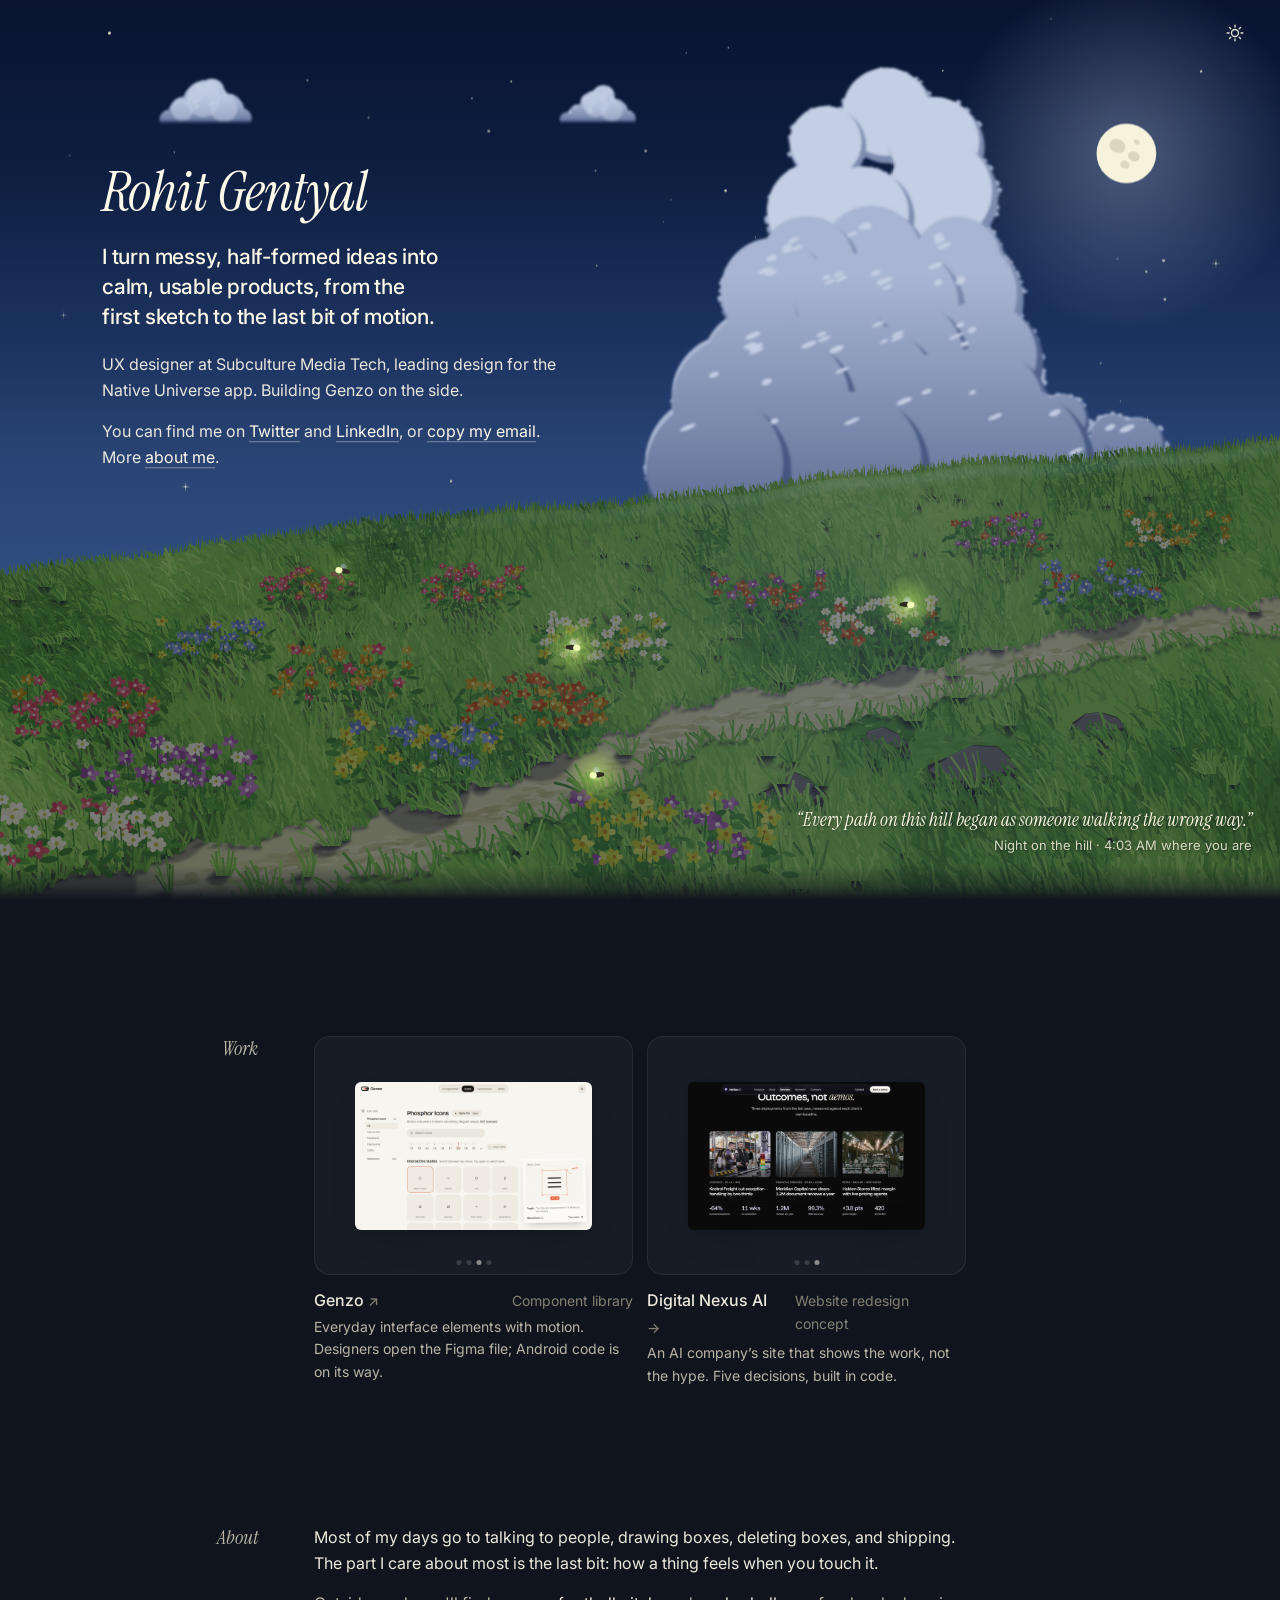
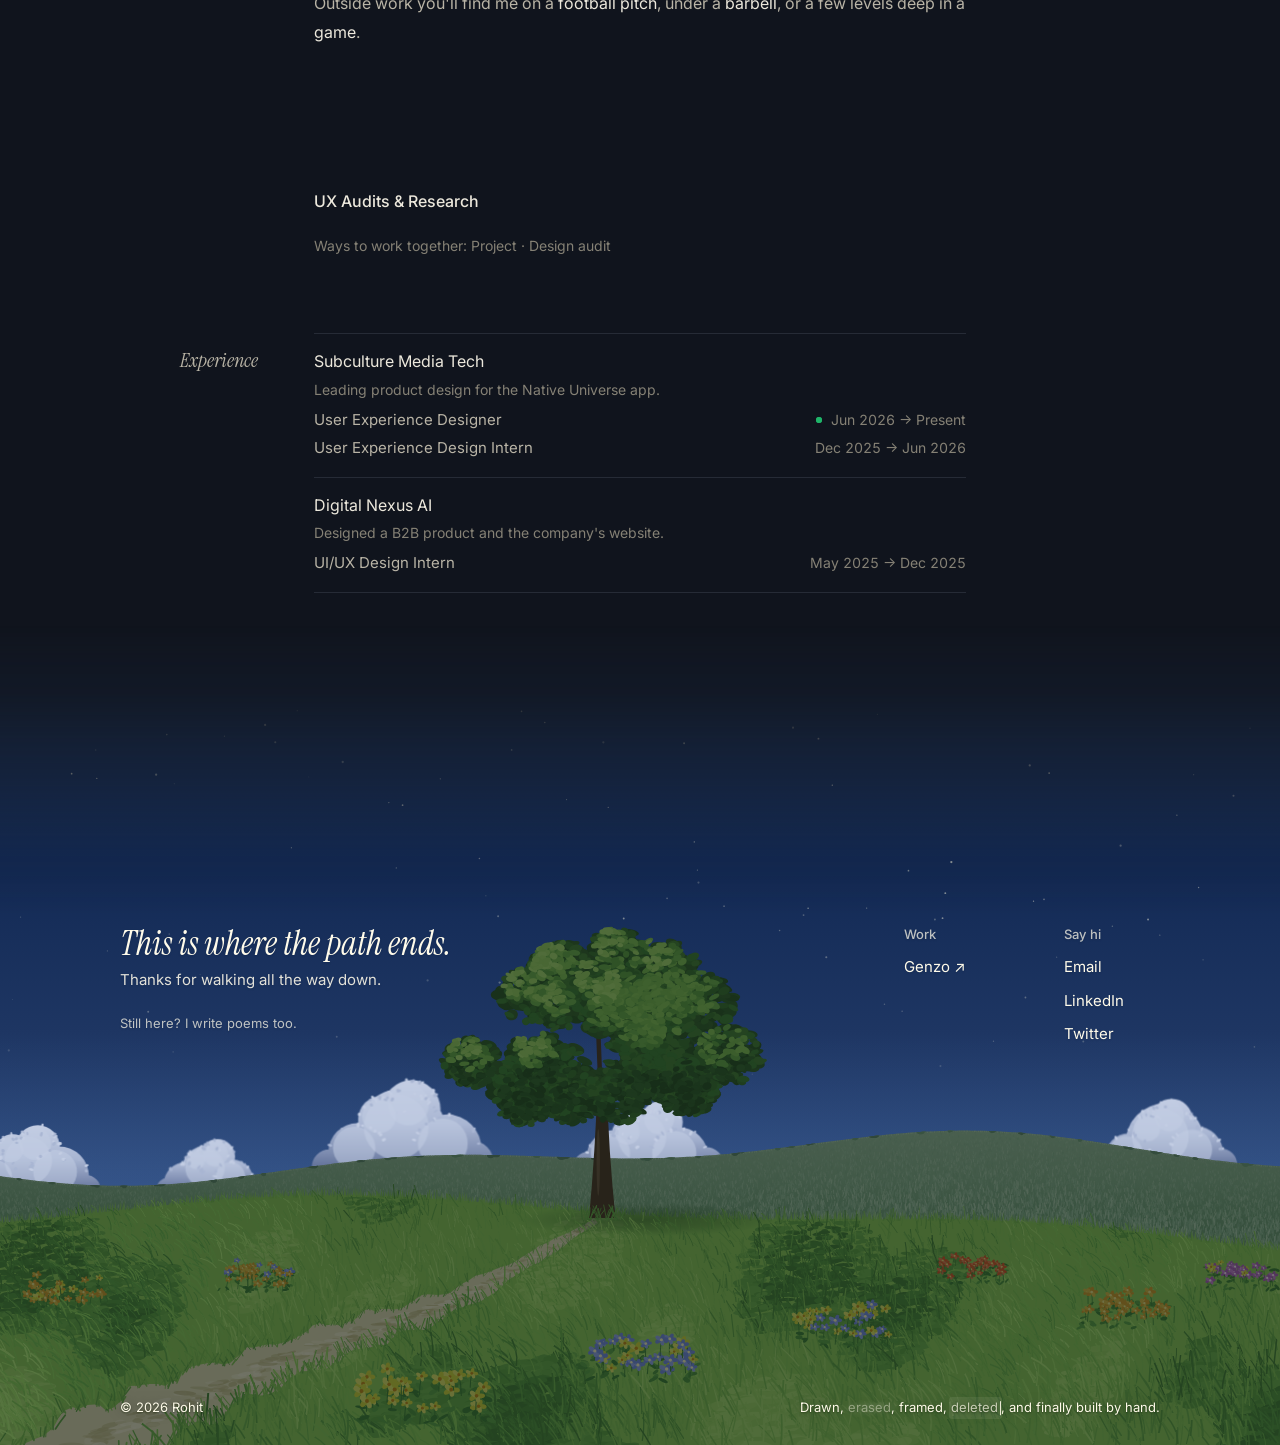
==== index.html @ e69c87cb "Nexus case study: hero media with larger discs Co-Authored-By: Claude Opus 5.5 <noreply@anthropic.co" ====
<!doctype html>
<html lang="en">
<head>
  <meta charset="utf-8">
  <meta name="viewport" content="width=device-width, initial-scale=1">
  <title>Rohit — UX Designer</title>
  <meta name="description" content="UX designer at Subculture Media Tech, leading product design for the Native Universe app.">
  <link rel="preconnect" href="https://fonts.googleapis.com">
  <link rel="preconnect" href="https://fonts.gstatic.com" crossorigin>
  <link href="https://fonts.googleapis.com/css2?family=Instrument+Serif:ital@0;1&family=Inter:wght@400;500&display=swap" rel="stylesheet">
  <script>document.documentElement.classList.add("loading"); /* night first (my ask, 2026-11-19): a first visit opens at night; a saved "day" keeps day */ let t = null; try { t = localStorage.getItem("theme"); } catch (e) {} if (t !== "day") document.documentElement.dataset.theme = "night";</script>
  <link rel="stylesheet" href="style.css?v=blend5">
</head>
<body>
  <div class="loader" id="loader" aria-hidden="true">
    <p class="loader-word"><span></span></p>
    <svg class="loader-curve" preserveAspectRatio="none"><path/></svg>
  </div>
  <header class="top">
    <nav>
      <button class="mode" id="mode" type="button" aria-label="Night mode" aria-pressed="false">
        <svg class="moon" viewBox="0 0 24 24"><path d="M20 14.6A8.2 8.2 0 0 1 9.4 4a8.2 8.2 0 1 0 10.6 10.6z"/></svg>
        <svg class="sun" viewBox="0 0 24 24"><circle cx="12" cy="12" r="4.2"/><path d="M12 2.6v2.2M12 19.2v2.2M2.6 12h2.2M19.2 12h2.2M5.4 5.4l1.5 1.5M17.1 17.1l1.5 1.5M5.4 18.6l1.5-1.5M17.1 6.9l1.5-1.5"/></svg>
      </button>
    </nav>
  </header>

  <main>
    <section class="hero">
      <div class="col intro">
        <h1>Rohit Gentyal</h1>
        <p class="lead">I turn messy, half-formed ideas into calm, usable products, from the first sketch to the last bit of motion.</p>
        <p>UX designer at Subculture Media Tech, leading design for the Native Universe app. Building Genzo on the side.</p>
        <p>You can find me on <a class="ul" href="https://x.com/roh1168" target="_blank" rel="noopener" data-quip="x">Twitter</a> and <a class="ul" href="https://www.linkedin.com/in/rohit-gentyal-407803183/" target="_blank" rel="noopener" data-quip="linkedin">LinkedIn</a>, or <a class="ul" href="https://mail.google.com/mail/?view=cm&amp;fs=1&amp;to=rohitgentyal0201@gmail.com" target="_blank" rel="noopener" data-quip="copy" data-email="rohitgentyal0201@gmail.com" aria-label="copy my email (also opens Gmail in a new tab)">copy my email</a>. More <a class="ul" href="#about" data-quip="about">about me</a>.</p>
      </div>

      <figure class="scene" id="scene" aria-label="A painted summer hillside under a teal sky with one towering cloud, and a sandy path winding up the grassy slope past a few rocks.">
        <canvas id="sky"></canvas>
        <canvas id="skyNight"></canvas>
        <canvas id="celestial"></canvas>
        <div class="clouds" id="clouds" aria-hidden="true"></div>
        <div class="dusk" aria-hidden="true"></div>
        <div class="land" id="land">
          <canvas id="hill"></canvas>
          <canvas id="shade"></canvas>
          <canvas id="sway"></canvas>
          <canvas id="touch"></canvas>
        </div>
        <canvas id="glow"></canvas>
        <canvas id="bees"></canvas>
        <div class="fade" aria-hidden="true"></div>
        <div class="blend" aria-hidden="true"></div>
        <figcaption class="live">
          <span class="line">“Every path on this hill began as someone walking the wrong way.”</span>
          <span class="clock" id="clock"></span>
        </figcaption>
      </figure>
    </section>

    <section class="col" id="work">
      <h2>Work</h2>
      <div class="cards">
        <a class="pcard" href="https://genzoui.vercel.app" target="_blank" rel="noopener" aria-label="Genzo, component library (opens in a new tab)">
          <figure class="board" data-cycle>
            <img class="shot on" data-key="home" src="assets/genzo-home.png" width="1280" height="800" alt="Genzo's home page" decoding="async" loading="lazy" draggable="false">
            <img class="shot" data-key="components" src="assets/genzo-components.png" width="1280" height="800" alt="" decoding="async" loading="lazy" draggable="false">
            <img class="shot" data-key="icons" src="assets/genzo-icons.png" width="1280" height="800" alt="" decoding="async" loading="lazy" draggable="false">
            <img class="shot" data-key="calendar" src="assets/genzo-calendar.png" width="1280" height="800" alt="" decoding="async" loading="lazy" draggable="false">
            <span class="dots" aria-hidden="true"><i class="on"></i><i></i><i></i><i></i></span>
          </figure>
          <span class="cap"><span class="name">Genzo <span class="arrow" aria-hidden="true">↗</span></span><span class="kind">Component library</span></span>
          <span class="line">Everyday interface elements with motion. Designers open the Figma file; Android code is on its way.</span>
        </a>
        <a class="pcard" href="nexus.html" aria-label="Digital Nexus AI, website redesign concept (case study)">
          <figure class="board" data-cycle>
            <img class="shot on" src="assets/nexus/hero.webp?v=4" width="1440" height="900" alt="Digital Nexus AI redesign concept, home page" decoding="async" loading="lazy" draggable="false">
            <img class="shot" src="assets/nexus/products.webp?v=2" width="1440" height="900" alt="" decoding="async" loading="lazy" draggable="false">
            <img class="shot" src="assets/nexus/work.webp?v=2" width="1440" height="900" alt="" decoding="async" loading="lazy" draggable="false">
            <span class="dots" aria-hidden="true"><i class="on"></i><i></i><i></i></span>
          </figure>
          <span class="cap"><span class="name">Digital Nexus AI <span class="arrow" aria-hidden="true">&rarr;</span></span><span class="kind">Website redesign concept</span></span>
          <span class="line">An AI company&rsquo;s site that shows the work, not the hype. Five decisions, built in code.</span>
        </a>
      </div>
    </section>

    <section class="col" id="about">
      <h2>About</h2>
      <p>Most of my days go to talking to people, drawing boxes, deleting boxes, and shipping. The part I care about most is the last bit: how a thing feels when you touch it.</p>
      <p>Outside work you'll find me on a <button class="hob" type="button" data-sound="sounds/siuuu.mp3" aria-label="football pitch (plays a sound)">football pitch</button>, under a <button class="hob" type="button" data-sound="sounds/yeah-buddy.mp3" aria-label="barbell (plays a sound)">barbell</button>, or a few levels deep in a <button class="hob" type="button" data-sound="sounds/bingo-bango.mp3" aria-label="game (plays a sound)">game</button>.</p>

      <h2 class="sub">Services</h2>
      <ul class="svc">
        <li>Product Design, Web &amp; Mobile</li>
        <li>AI Product UX</li>
        <li>Design Systems</li>
        <li>Motion &amp; Micro-interactions</li>
        <li>UX Audits &amp; Research</li>
      </ul>
      <p class="svc-ways">Ways to work together: Project · Design audit</p>

      <h2 class="sub">Experience</h2>
      <dl class="exp">
        <div>
          <dt>Subculture Media Tech</dt>
          <dd class="did">Leading product design for the Native Universe app.</dd>
          <dd><span>User Experience Designer</span><span class="when"><span class="now" aria-label="current role"></span>Jun 2026 → Present</span></dd>
          <dd><span>User Experience Design Intern</span><span class="when">Dec 2025 → Jun 2026</span></dd>
        </div>
        <div>
          <dt>Digital Nexus AI</dt>
          <dd class="did">Designed a B2B product and the company&#39;s website.</dd>
          <dd><span>UI/UX Design Intern</span><span class="when">May 2025 → Dec 2025</span></dd>
        </div>
      </dl>
    </section>
  </main>

  <footer class="foot" id="end">
    <canvas class="meadow" id="meadowSky" aria-hidden="true"></canvas>
    <div class="meadow meadow-clouds" id="meadowClouds" aria-hidden="true"></div>
    <div class="meadow meadow-land" id="meadowLand" aria-hidden="true">
      <canvas id="meadow"></canvas>
      <canvas id="meadowSway" hidden></canvas>
      <canvas id="meadowTouch"></canvas>
    </div>
    <div class="foot-in">
      <div class="foot-top">
        <div class="foot-id">
          <p class="foot-name">This is where the path ends.</p>
          <p class="foot-say">Thanks for walking all the way down.</p>
          <p class="verse-p"><a class="verse" id="verse" href="poems.html" data-turn="sky">Still here? I write poems too.<span class="verse-arrow" aria-hidden="true">→</span></a></p>
        </div>
        <nav class="foot-cols" aria-label="More">
          <div>
            <h3>Work</h3>
            <a href="https://genzoui.vercel.app" target="_blank" rel="noopener">Genzo ↗</a>
          </div>
          <div>
            <h3>Say hi</h3>
            <button type="button" class="foot-copy" data-quip="email" data-copy="rohitgentyal0201@gmail.com" aria-label="Copy my email, rohitgentyal0201@gmail.com">Email</button>
            <a href="https://www.linkedin.com/in/rohit-gentyal-407803183/" target="_blank" rel="noopener" data-quip="linkedin">LinkedIn</a>
            <a href="https://x.com/roh1168" target="_blank" rel="noopener" data-quip="twitter">Twitter</a>
          </div>
        </nav>
      </div>
      <div class="foot-row">
        <span>© <span id="yr">2026</span> Rohit</span>
        <span>Drawn, <s>erased</s>, framed, <s class="del">deleted</s>, and finally built by hand.</span>
      </div>
    </div>
  </footer>

  <script src="loader.js?v=2"></script>
  <script src="scene.js?v=shade2"></script>
  <script src="work.js?v=6"></script>
  <script src="turn.js?v=5"></script>
  <script src="glide.js?v=2"></script>
  <script src="reveal.js?v=2"></script>
  <script src="meadow.js?v=15"></script>
  <script src="quips.js?v=22"></script>
</body>
</html>
---- style.css ----
:root {
  --curtain: #f5f4f0; --curtain-ink: #26251f; /* loader follows the site: paper by day */
  --paper: #f5f4f0;
  --ink: #26251f;
  --ink-soft: #57544b;
  --ink-faint: #8a867b;
  --rule: #e2dfd7;
  --tile: #fbf8ef;
  --well: #ebe8e1;
  --on-sky: #fffbea;
  --on-sky-soft: rgba(255, 251, 234, .9);
  --serif: "Instrument Serif", Georgia, serif;
  --sans: "Inter", system-ui, -apple-system, "Segoe UI", sans-serif;
  color-scheme: light;
}
:root[data-theme="night"] {
  --curtain: #10141d; --curtain-ink: #ece8dc; /* and the night page at night (was a warm brown, #1c1b17) */
  --paper: #10141d;
  --ink: #ece8dc;
  --ink-soft: #b9b4a6;
  --ink-faint: #858175;
  --rule: #262b36;
  --well: #171c27;
  color-scheme: dark;
}

* { box-sizing: border-box; }

html { scroll-behavior: smooth; }
/* no scrollbar: it showed as a grey bar and white strip, and appearing after
   the loader it narrowed the page and forced a full repaint of the hill */
html { scrollbar-width: none; }
html::-webkit-scrollbar { display: none; }

body {
  margin: 0;
  background: var(--paper);
  color: var(--ink);
  transition: background-color 1.8s ease .4s, color 1.8s ease .4s;
  font: 400 16px/1.65 var(--sans);
  -webkit-font-smoothing: antialiased;
}

a { color: inherit; text-decoration: none; }

.col {
  width: 100%;
  max-width: 692px;
  margin: 0 auto;
  padding: 0 20px;
}

/* Header */
.top {
  position: absolute;
  inset: 0 0 auto 0;
  display: flex;
  justify-content: flex-end; /* no name on the left (my ask), only the day / night switch on the right */
  align-items: center;
  padding: 22px 28px;
  font-size: 15px;
  z-index: 2;
}
.mark { font-weight: 500; color: var(--on-sky); }
.top nav { display: flex; align-items: center; gap: 22px; }
.top nav a { color: var(--on-sky-soft); transition: color .2s, background-size .35s ease; }
.top nav a:hover { color: var(--on-sky); }

/* Day / night switch: shows the moon by day, the sun by night */
.mode {
  display: grid; place-items: center;
  width: 34px; height: 34px;
  margin: -6px 0;
  padding: 0;
  background: none;
  border: 0;
  border-radius: 50%;
  color: var(--on-sky-soft);
  cursor: pointer;
  transition: color .2s, background-color .2s, transform .5s ease;
}
.mode:hover, .mode:focus-visible { color: var(--on-sky); background: rgba(255, 251, 234, .14); outline: none; }
.mode:active { transform: rotate(-30deg); }
.mode svg {
  grid-area: 1 / 1;
  width: 20px; height: 20px;
  fill: none; stroke: currentColor; stroke-width: 1.6;
  stroke-linecap: round; stroke-linejoin: round;
  transition: opacity .4s ease, transform .6s ease;
}
.mode .sun, [data-theme="night"] .mode .moon { opacity: 0; transform: rotate(-90deg) scale(.6); }
[data-theme="night"] .mode .sun { opacity: 1; transform: none; }

/* Hero: a full-bleed painted panel, text sitting on the sky */
.hero {
  position: relative;
  height: 100svh;
  min-height: 680px;
  padding-top: clamp(110px, 18vh, 180px);
  background: #287fa8;
  overflow: hidden;
}
.hero .intro {
  position: relative;
  z-index: 1;
  margin: 0 0 0 clamp(20px, 8vw, 140px);
  width: auto;
  max-width: 470px;
  padding: 0;
  will-change: transform, opacity;
}
.intro h1 {
  font: italic 400 56px/1.1 var(--serif);
  margin: 0 0 18px;
  letter-spacing: -0.01em;
  color: var(--on-sky);
}
.intro p { color: var(--on-sky-soft); margin: 0 0 14px; }
/* the lead line reads first: brighter, a touch heavier */
.intro p.lead { color: var(--on-sky); font-weight: 500; font-size: 21px; line-height: 1.45; letter-spacing: -0.01em; margin-bottom: 18px; text-wrap: balance; }
/* inline links in the intro: always quietly underlined, the line goes solid on hover */
.ul {
  position: relative;
  display: inline;
  padding: 0;
  border: 0;
  background: none;
  font: inherit;
  color: var(--on-sky);
  cursor: pointer;
  text-decoration: underline 1px;
  text-underline-offset: 4px;
  text-decoration-color: rgba(255, 251, 234, .4);
  transition: text-decoration-color .25s ease;
}
.ul:hover, .ul:focus-visible { text-decoration-color: var(--on-sky); outline: none; }
/* the hill always melts into the page at the very bottom, at any scroll, so it never ends in a line */
.scene .blend { position: absolute; inset: auto 0 0 0; height: 34px; background: linear-gradient(to bottom, color-mix(in srgb, var(--paper) 0%, transparent), color-mix(in srgb, var(--paper) 45%, transparent) 60%, var(--paper)); pointer-events: none; } /* lowered 2026-11-19 (my ask: keep the hero uncluttered): only the last strip melts */
/* Scene */
.scene {
  position: absolute;
  inset: 0;
  margin: 0;
}
.scene canvas {
  position: absolute;
  inset: 0;
  width: 100%;
  height: 100%;
}
#sky, #skyNight, #celestial, .clouds, .scene .dusk { will-change: transform; }
/* each cloud is a small day + night canvas pair that scene.js drifts by transform */
.clouds { position: absolute; inset: 0; overflow: hidden; pointer-events: none; }
.cloud { position: absolute; will-change: transform; }
/* night: scene.js fades these in on one eased timeline as the switch plays */
#skyNight, .cloud .night, #glow, .scene .dusk { opacity: 0; }
#glow { mix-blend-mode: screen; pointer-events: none; }
/* the hill, its shadows, the swaying grass and the flowers: scene.js tints them
   for dusk and night with one filter here, rather than one on each layer */
.land { position: absolute; inset: 0; }
.scene .dusk {
  position: absolute;
  inset: 0;
  pointer-events: none;
  background: linear-gradient(to bottom, rgba(214, 120, 150, 0) 12%, rgba(214, 120, 150, .22) 36%, rgba(255, 150, 100, .55) 56%, rgba(255, 176, 112, .8) 76%);
}
.hero { transition: background-color 2.8s ease; }
[data-theme="night"] .hero { background: #0d1a38; }
.scene .fade {
  position: absolute;
  inset: auto 0 0 0;
  height: 22%; /* was 35%: lowered so the hero stays uncluttered as it scrolls (2026-11-19, my ask) */
  background: linear-gradient(to bottom, transparent, var(--paper));
  opacity: 0;
  pointer-events: none;
}
.live {
  position: absolute;
  z-index: 1; /* its own layer, so the shade behind the words sits over the painting, under the words */
  right: 28px; bottom: 44px;
  text-align: right;
  /* cream with a soft shadow on the grass; as the hill fades into the page on
     scroll (scene.js sets --over-page 0 → 1) it turns to the page's ink */
  --over-page: 0;
  color: color-mix(in srgb, var(--ink) calc(var(--over-page) * 100%), #fffbea);
  text-shadow: 0 1px 2px rgba(20, 36, 8, calc(.55 * (1 - var(--over-page)))), 0 0 14px rgba(20, 36, 8, calc(.35 * (1 - var(--over-page))));
  pointer-events: none;
}
.live .line { display: block; font: italic 400 19px/1.3 var(--serif); }
/* behind the words, a patch of shade like a passing cloud's on the hill: no edge, no box, just the grass a
   little darker, feathered out, so the words read without breaking the painting (my ask, 2026-11-19) */
.live::before {
  content: "";
  position: absolute;
  inset: -34px -60px -40px -70px;
  z-index: -1;
  border-radius: 50%;
  background: radial-gradient(closest-side, rgba(34, 64, 20, .55), rgba(34, 64, 20, .32) 55%, rgba(34, 64, 20, 0));
  filter: blur(6px);
  pointer-events: none;
}
[data-theme="night"] .live::before { display: none; } /* night was already readable: no shade there (my ask) */
.live .clock { display: block; font-size: 13px; opacity: .8; margin-top: 2px; }

@media (prefers-reduced-motion: reduce) {
  .mode, .mode svg, body, .hero { transition: none; }
}

/* Sections */
/* rhythm: a wide gap between main sections, a medium one between the parts of About (2026-11-19, my ask: a bit more air) */
:root { --sec: 136px; --sub: 76px; }
@media (max-width: 560px) { :root { --sec: 104px; --sub: 60px; } }
section.col { padding-top: var(--sec); font-size: 16px; }
/* section labels speak in the hill's voice: the italic serif of the name and the corner quote */
h2 {
  font: italic 400 20px/1.3 var(--serif);
  color: var(--ink-soft);
  margin: 0 0 18px;
  letter-spacing: 0;
}

/* Work: project cards in a grid a little wider than the text. Each board is a soft well holding a
   screenshot that floats on it; the screenshots take turns (work.js), dots show which. Name and kind
   under it, one line below. Hover lifts the shot */
.cards {
  display: grid;
  grid-template-columns: repeat(2, minmax(0, 1fr));
  gap: 36px 14px;
  width: min(992px, calc(100vw - 40px));
  margin-left: 50%;
  translate: -50% 0;
}
.pcard { display: block; color: inherit; }
.pcard:only-child { grid-column: 1 / -1; }
.board {
  --pad: clamp(18px, 3.2vw, 44px);
  position: relative;
  margin: 0;
  aspect-ratio: 4 / 3;
  border-radius: 16px;
  background: var(--well);
  box-shadow: inset 0 0 0 1px var(--rule);
  overflow: hidden;
}
.pcard:only-child .board { aspect-ratio: 16 / 9; }
.board .shot {
  position: absolute;
  inset: var(--pad);
  margin: auto;
  width: auto; height: auto;
  max-width: calc(100% - 2 * var(--pad));
  max-height: calc(100% - 2 * var(--pad));
  border-radius: 6px;
  user-select: none;
  box-shadow: 0 0 0 1px rgba(38, 37, 31, .06), 0 2px 4px rgba(0, 0, 0, .04), 0 14px 34px -14px rgba(0, 0, 0, .22);
  opacity: 0;
  transition: opacity .9s cubic-bezier(.23, 1, .32, 1), transform .6s cubic-bezier(.23, 1, .32, 1);
}
.board .shot.on { opacity: 1; }
@media (hover: hover) and (pointer: fine) { .pcard:hover .board .shot { transform: translateY(-4px); } }
.pcard:active .board .shot { transform: scale(.99); }
.dots { position: absolute; left: 50%; bottom: 10px; translate: -50% 0; display: flex; gap: 5px; }
.dots i { width: 5px; height: 5px; border-radius: 50%; background: var(--ink); opacity: .16; transition: opacity .4s cubic-bezier(.23, 1, .32, 1); }
.dots i.on { opacity: .55; }
.cap { display: flex; justify-content: space-between; align-items: baseline; gap: 12px; margin-top: 12px; }
.cap .name { color: var(--ink); font-weight: 500; }
.cap .arrow { display: inline-block; color: var(--ink-faint); font-size: 14px; transition: translate .3s cubic-bezier(.23, 1, .32, 1), color .3s; }
.pcard:hover .cap .arrow, .pcard:focus-visible .cap .arrow { translate: 2px -2px; color: var(--ink); }
.cap .kind, .pcard .line { color: var(--ink-faint); font-size: 14px; line-height: 1.625; }
.pcard .line { display: block; margin-top: 2px; color: var(--ink-soft); }
.pcard:focus-visible { outline: 2px solid var(--ink); outline-offset: 6px; border-radius: 16px; }
@media (max-width: 720px) {
  .cards { grid-template-columns: 1fr; width: 100%; margin-left: 0; translate: none; }
  .pcard:only-child .board { aspect-ratio: 4 / 3; }
}
@media (prefers-reduced-motion: reduce) { .board .shot { transition: none; } }


#about p { color: var(--ink-soft); margin: 0 0 14px; }
#about p:first-of-type { color: var(--ink); }
/* Services: two quiet columns of what I do, then one muted line on how to work together */
.svc { list-style: none; display: grid; grid-template-columns: repeat(2, minmax(0, 1fr)); gap: 6px 24px; margin: 18px 0 0; padding: 0; color: var(--ink); font-weight: 500; }
#about .svc-ways { margin: 20px 0 14px; color: var(--ink-faint); font-size: 14px; }
@media (max-width: 560px) { .svc { grid-template-columns: 1fr; } }
h2.sub { margin: var(--sub) 0 0; }
.exp { margin: 0 0 32px; padding: 0; }
.exp div { padding: 14px 0; border-bottom: 1px solid var(--rule); }
.exp div:first-child { border-top: 1px solid var(--rule); margin-top: 18px; }
.exp dt { color: var(--ink); margin-bottom: 4px; }
.exp dd {
  margin: 0;
  display: flex;
  justify-content: space-between;
  gap: 16px;
  color: var(--ink-soft);
  font-size: 15px;
  line-height: 1.5;
  padding: 3px 0;
}
.exp dd.did { display: block; color: var(--ink-faint); font-size: 14px; padding: 0 0 6px; }
.exp .when { color: var(--ink-faint); font-size: 14px; font-variant-numeric: tabular-nums; white-space: nowrap; }
/* the role I'm in now: a small green dot that breathes, a ring easing out of it */
.exp .now {
  position: relative;
  display: inline-block;
  width: 6px; height: 6px;
  margin: 0 9px 1px 0;
  vertical-align: middle;
  border-radius: 50%;
  background: #1fb469;
}
.exp .now::after {
  content: "";
  position: absolute;
  inset: 0;
  border-radius: 50%;
  background: #1fb469;
  animation: now-pulse 2.4s cubic-bezier(.22, 1, .36, 1) infinite;
}
@keyframes now-pulse {
  0% { transform: scale(1); opacity: .55; }
  70%, 100% { transform: scale(3.2); opacity: 0; }
}
@media (prefers-reduced-motion: reduce) { .exp .now::after { animation: none; opacity: 0; } }
.links { display: flex; gap: 20px; }
.links a { color: var(--ink) !important; transition: background-size .35s ease; }
/* a line draws in under the word on hover and slides back out on leave */
.top nav a, .links a {
  background: linear-gradient(currentColor, currentColor) left bottom / 0 1px no-repeat;
  padding-bottom: 2px;
}
.top nav a:hover, .links a:hover, .top nav a:focus-visible, .links a:focus-visible { background-size: 100% 1px; }

/* "erased" and "deleted" are rubbed out, not struck through: the letters faded and a little soft, with a
   graphite smear rubbed sideways across them and faint eraser streaks; each at its own slight angle */
.foot s { position: relative; display: inline-block; text-decoration: none; color: var(--ink-faint); opacity: .6; filter: blur(.3px); }
.foot s::after {
  content: "";
  position: absolute;
  left: -5px;
  right: -7px;
  top: 52%;
  height: 1.05em;
  translate: 0 -50%;
  rotate: -3deg;
  border-radius: 45% 55% 50% 50%;
  background:
    repeating-linear-gradient(97deg, transparent 0 3px, color-mix(in srgb, var(--ink) 7%, transparent) 3px 4px),
    radial-gradient(closest-side, color-mix(in srgb, var(--ink) 22%, transparent), transparent);
  filter: blur(1.4px);
  pointer-events: none;
}
.foot s + s::after, .foot s:nth-of-type(2)::after { rotate: 2.5deg; left: -7px; right: -4px; }
[data-theme="night"] .foot s::after {
  background:
    repeating-linear-gradient(97deg, transparent 0 3px, color-mix(in srgb, var(--ink) 9%, transparent) 3px 4px),
    radial-gradient(closest-side, color-mix(in srgb, var(--ink) 19%, transparent), transparent);
}
/* The footer: the far end of the hill's world, painted on one canvas (meadow.js). The page fades into its
   sky (the mask) the way the hill fades into the page, so there is no edge. Words sit on the sky in the
   hero's cream; the sign-off sits on the grass with the caption's soft shadow. Inside it, the ink tokens
   turn cream so the rubbed-out words still work */
.foot {
  --ink: #fffbea;
  --ink-soft: rgba(255, 251, 234, .88);
  --ink-faint: rgba(255, 251, 234, .72);
  position: relative;
  margin-top: 24px;
  height: clamp(820px, 64vw, 920px);
  overflow: hidden;
  color: var(--ink);
  font-size: 14px;
  background: var(--paper);
  transition: background-color 1.8s ease .4s; /* in step with the page when the theme switches */
}
.meadow {
  position: absolute; inset: 0; width: 100%; height: 100%;
  -webkit-mask-image: linear-gradient(to bottom, transparent, rgba(0,0,0,.12) 70px, rgba(0,0,0,.45) 150px, rgba(0,0,0,.85) 230px, #000 290px);
  mask-image: linear-gradient(to bottom, transparent, rgba(0,0,0,.12) 70px, rgba(0,0,0,.45) 150px, rgba(0,0,0,.85) 230px, #000 290px);
}
.meadow-clouds { overflow: hidden; pointer-events: none; }
/* the land's layers sit in one wrapper; at night it takes the hill's own night filter (scene.js, applyNight at
   full night), so the footer's grass, tree and flowers match the hill's dark grass exactly */
.meadow-land canvas { position: absolute; inset: 0; width: 100%; height: 100%; }
.meadow-land canvas.meadow-leaves { inset: auto; }
[data-theme="night"] .meadow-land { filter: brightness(.48) saturate(.86) hue-rotate(16deg); }
.meadow-clouds canvas { position: absolute; left: 0; top: 0; will-change: transform; }
.meadow-leaves { will-change: contents; }
.foot-in {
  position: relative;
  height: 100%;
  max-width: 1120px;
  margin: 0 auto;
  padding: 300px 40px 26px;
  display: flex; flex-direction: column; justify-content: space-between;
  text-shadow: 0 1px 2px rgba(16, 34, 62, .28);
}
.foot-top { display: flex; justify-content: space-between; gap: 40px; }
.foot-name { margin: 0 0 6px; font: italic 400 34px/1.1 var(--serif); }
.foot-say { margin: 0; color: var(--ink-soft); font-size: 15px; }
.foot-cols { display: flex; gap: 64px; }
.foot-cols div { display: flex; flex-direction: column; gap: 8px; min-width: 96px; }
.foot-cols h3 { margin: 0 0 4px; font: 500 13px/1.4 var(--sans); color: var(--ink-faint); letter-spacing: .01em; }
.foot-cols a, .foot-copy {
  width: fit-content;
  font-size: 15px; color: var(--ink);
  background: linear-gradient(currentColor, currentColor) left bottom / 0 1px no-repeat;
  padding-bottom: 1px;
  transition: background-size .35s ease;
}
.foot-copy { padding: 0 0 1px; border: 0; background-color: transparent; font: inherit; font-size: 15px; text-align: left; cursor: pointer; text-shadow: inherit; }
.foot-cols a:hover, .foot-cols a:focus-visible, .foot-copy:hover, .foot-copy:focus-visible { background-size: 100% 1px; outline: none; }
.foot-row {
  font-size: 13px;
  text-shadow: 0 1px 2px rgba(20, 36, 8, .55), 0 0 14px rgba(20, 36, 8, .35);
}

@media (max-width: 560px) {
  /* phones keep their own, smaller sizes (desktop went up a step on 2026-11-09) */
  section.col { font-size: 16px; }
  body { font-size: 16px; }
  .top { font-size: 16px; }
  h2 { font-size: 19px; }
  .exp dd { font-size: 15px; }
  .exp .when { font-size: 13px; }
  .foot { height: 880px; }
  .foot-in { padding: 250px 20px 18px; }
  .foot-top { flex-direction: column; gap: 32px; }
  .foot-cols { gap: 48px; }
  .foot-name { font-size: 30px; }
  .live .clock { font-size: 13px; }
  .top { padding: 18px 20px; }
  .top nav { gap: 16px; }
  .intro h1 { font-size: 40px; }
  .intro p.lead { font-size: 19px; }
  .hero .intro { margin: 0 20px; }
  .hero { min-height: 720px; }
  .live { right: 16px; left: 16px; bottom: 40px; }
  .live .line { font-size: 16px; }
  .foot-row { flex-direction: column; gap: 4px; }
}

/* words preloader (loader.js); shown only once JS has added .loading */
[hidden] { display: none !important; }
.loader { display: none; }
.loading .loader, .loader.out {
  display: grid; place-items: center;
  position: fixed; inset: 0; z-index: 100;
  background: var(--curtain); color: var(--curtain-ink);
  will-change: transform;
}
.loading body { overflow: hidden; }
.loader-word {
  margin: 0; display: flex; align-items: center; gap: .3em;
  font: italic 400 clamp(44px, 7vw, 76px)/1 var(--serif);
  opacity: 0; transform: translateY(14px);
  transition: opacity .9s ease .15s, transform .9s cubic-bezier(.25, 1, .5, 1) .15s;
}
.loader-word::before { content: ""; width: .16em; height: .16em; border-radius: 50%; background: currentColor; }
.loader.on .loader-word { opacity: .9; transform: none; }
.loader.out .loader-word { opacity: 0; transform: translateY(-40px); transition: opacity .3s ease, transform .9s cubic-bezier(.65, 0, .35, 1); }
.loader-curve { position: absolute; left: 0; top: 100%; width: 100%; height: 320px; overflow: visible; }
.loader-curve path { fill: var(--curtain); }
.loader.out-fade { opacity: 0; transition: opacity .4s ease; }


/* "deleted" is the digital one: no smudge, the word sits in a soft text-selection highlight, the way you
   drag over a word just before pressing Delete, with a thin caret blinking at its end */
.foot s.del { filter: none; opacity: 1; color: var(--ink-faint); padding: 0 4px 0 2px; margin: 0 -1px 0 -2px; border-radius: 3px; background: color-mix(in srgb, var(--ink) 9%, transparent); }
.foot s.del::after {
  content: "";
  inset: auto;
  left: auto;
  right: 1px;
  top: 50%;
  width: 1px;
  height: 1.05em;
  translate: 0 -50%;
  rotate: none;
  border-radius: 0;
  background: var(--ink-soft);
  filter: none;
  animation: caret 1.1s steps(1, end) infinite;
}
[data-theme="night"] .foot s.del::after { background: var(--ink-soft); }
@keyframes caret { 50% { opacity: 0; } }
@media (prefers-reduced-motion: reduce) { .foot s.del::after { animation: none; } }
.foot-row { display: flex; justify-content: space-between; gap: 16px; }

/* The door to the poems: a small secret under the footer, quieter than the footer itself. Hover and it
   comes up to ink, the line draws under it and a little arrow slips out; click floods the page with ink
   from the cursor (turn.js) and opens poems.html */
.verse-p { margin: 18px 0 0; }
.verse {
  font-size: 13px;
  color: var(--ink-faint);
  background: linear-gradient(currentColor, currentColor) left bottom / 0 1px no-repeat;
  padding-bottom: 2px;
  transition: background-size .35s ease, color .25s ease, opacity .25s ease;
}
.verse:hover, .verse:focus-visible { background-size: 100% 1px; color: var(--ink); outline: none; }
.verse-arrow { display: inline-block; margin-left: 5px; opacity: 0; translate: -4px 0; transition: opacity .25s ease, translate .35s cubic-bezier(.34, 1.56, .64, 1); }
.verse:hover .verse-arrow, .verse:focus-visible .verse-arrow { opacity: 1; translate: 0 0; }

/* Hints of the poems, kept quiet. "short poems" in About is a door to them (it reads like the hobby words);
   the footer signs off with their small laurel R; and in the last screen of the page a faint wash of their
   open sky rose from the bottom; both were retired 2026-11-19 (the footer is the sky now). */
a.hob { color: var(--ink); }
/* Appear on scroll (reveal.js): a block rises a few pixels, fades in and sharpens from a soft blur, once */
.rv {
  opacity: 0;
  translate: 0 16px;
  filter: blur(4px);
  transition: opacity .9s cubic-bezier(.22, 1, .36, 1), translate 1s cubic-bezier(.22, 1, .36, 1), filter .9s cubic-bezier(.22, 1, .36, 1);
  transition-delay: var(--rv-delay, 0ms);
}
.rv.rv-in { opacity: 1; translate: 0 0; filter: none; }

/* page turns (turn.js): a circle of ink (or paper, coming back) spreads from the click */
.turn { position: fixed; inset: 0; z-index: 100; pointer-events: none; }

/* Hobby words in About: buttons that read as words. Hover draws the link line under the word; the
   cursor's capsule (below) says something; click plays the sound. Touch screens get a dotted line */
.hob {
  display: inline;
  padding: 0 0 2px;
  margin: 0;
  border: 0;
  font: inherit;
  color: var(--ink);
  cursor: pointer;
  background: linear-gradient(currentColor, currentColor) left bottom / 0 1px no-repeat;
  transition: background-size .35s ease;
}
.hob:hover, .hob:focus-visible, .hob.is-playing { background-size: 100% 1px; outline: none; }
@media (hover: none) {
  .hob { background: none; text-decoration: underline dotted 1px; text-underline-offset: 4px; text-decoration-color: var(--ink-faint); }
}

/* The cursor's speech bubble (quips.js): one little comic bubble that trails the cursor over anything
   clickable, its tail pointing up at the arrow's tip, with a soft lag and no tilt. Crisp ink outline and a
   hard offset shadow, like a sticker; the words in Inter 500 at 14px (the serif was too thin to read), picked for the moment,
   and a new line rolls up into place. It grows out of its tail. While a hobby sound plays it shows a
   little equalizer */
.quip {
  position: fixed;
  left: 0;
  top: 0;
  z-index: 50;
  pointer-events: none;
  will-change: translate;
  --bub: #fbf8ef;
  --bub-ink: #26251f;
}
[data-theme="night"] .quip { --bub: #1d2331; --bub-ink: #ece8dc; }
.quip-pill {
  position: relative;
  display: grid;
  place-items: center;
  padding: 8px 12px;
  border: 1.25px solid var(--bub-ink);
  border-radius: 11px;
  background: var(--bub);
  color: var(--bub-ink);
  font: 500 14px/1 var(--sans);
  letter-spacing: -0.005em;
  white-space: nowrap;
  box-shadow: 2.5px 2.5px 0 var(--bub-ink);
  transform-origin: 14px -8px;
  opacity: 0;
  scale: .4;
  transition: opacity .14s ease, scale .18s ease;
}
/* the tail: a little notch pointing up-left at the cursor */
.quip-pill::before {
  content: "";
  position: absolute;
  left: 10px;
  top: -6.5px;
  width: 10px;
  height: 10px;
  background: var(--bub);
  border-left: 1.25px solid var(--bub-ink);
  border-top: 1.25px solid var(--bub-ink);
  border-top-left-radius: 2px;
  transform: skewX(-22deg) rotate(45deg) scale(.82, 1);
}
.quip.is-left .quip-pill { transform-origin: calc(100% - 14px) -8px; }
.quip.is-left .quip-pill::before { left: auto; right: 10px; transform: skewX(22deg) rotate(45deg) scale(1, .82); }
.quip.is-on .quip-pill { opacity: 1; scale: 1; transition: opacity .14s ease, scale .42s cubic-bezier(.34, 1.56, .64, 1); }
.quip-pill > * { grid-area: 1 / 1; transition: opacity .2s ease, scale .2s ease; }
.quip-say { display: block; padding-bottom: 1px; }
.quip-say.is-new { animation: quip-roll .34s cubic-bezier(.22, 1, .36, 1); }
@keyframes quip-roll { from { opacity: 0; translate: 0 7px; filter: blur(2px); } }
.quip-eq { display: flex; align-items: flex-end; gap: 2px; height: 12px; opacity: 0; scale: .6; }
.quip-eq i { width: 2px; height: 100%; border-radius: 1px; background: currentColor; transform-origin: bottom; animation: quip-eq .7s ease-in-out infinite alternate; animation-play-state: paused; }
.quip-eq i:nth-child(2) { animation-delay: -.25s; animation-duration: .55s; }
.quip-eq i:nth-child(3) { animation-delay: -.5s; animation-duration: .8s; }
.quip-eq i:nth-child(4) { animation-delay: -.1s; animation-duration: .6s; }
@keyframes quip-eq { from { scale: 1 .25; } to { scale: 1 1; } }
.quip.is-playing .quip-say { opacity: 0; scale: .6; }
.quip.is-playing .quip-eq { opacity: 1; scale: 1; }
.quip.is-playing .quip-eq i { animation-play-state: running; }
@media (hover: none) { .quip { display: none; } }
@media (prefers-reduced-motion: reduce) {
  .quip-pill, .quip.is-on .quip-pill { transition: opacity .15s ease; scale: 1; }
  .quip-say.is-new { animation: none; }
  .quip-eq i { animation: none; scale: 1 .6; }
}

/* Wide screens: section labels (Work, About, Experience) move into a left gutter, right-aligned, quiet,
   level with the first line of what they name. The Work card stays in the text column so its label has
   room. Narrower screens keep the labels above */
@media (min-width: 1200px) {
  section.col { position: relative; }
  section.col h2 {
    position: absolute;
    right: calc(100% - 20px + 56px);
    width: 180px;
    margin: 0;
    text-align: right;
    font-weight: 400;
    line-height: 1.32;
    letter-spacing: 0;
  }
  /* Work: level with the top of the card */
  #work h2 { line-height: 1.2; }
  .cards { width: 100%; margin-left: 0; translate: none; }
  /* Experience: level with the first company, below the about text */
  /* each part sits var(--sub) below the last; its label is nudged level with it (measured) */
  section.col h2.sub { margin-top: calc(var(--sub) + var(--nudge, 0px)); }
  .exp div:first-child, .svc { margin-top: var(--sub); }
  section.col h2.sub:has(+ .svc) { --nudge: -14px; }
}
.pcard[href$=".html"]:hover .cap .arrow, .pcard[href$=".html"]:focus-visible .cap .arrow { translate: 3px 0; } /* in-site case study: the arrow points on, not out */
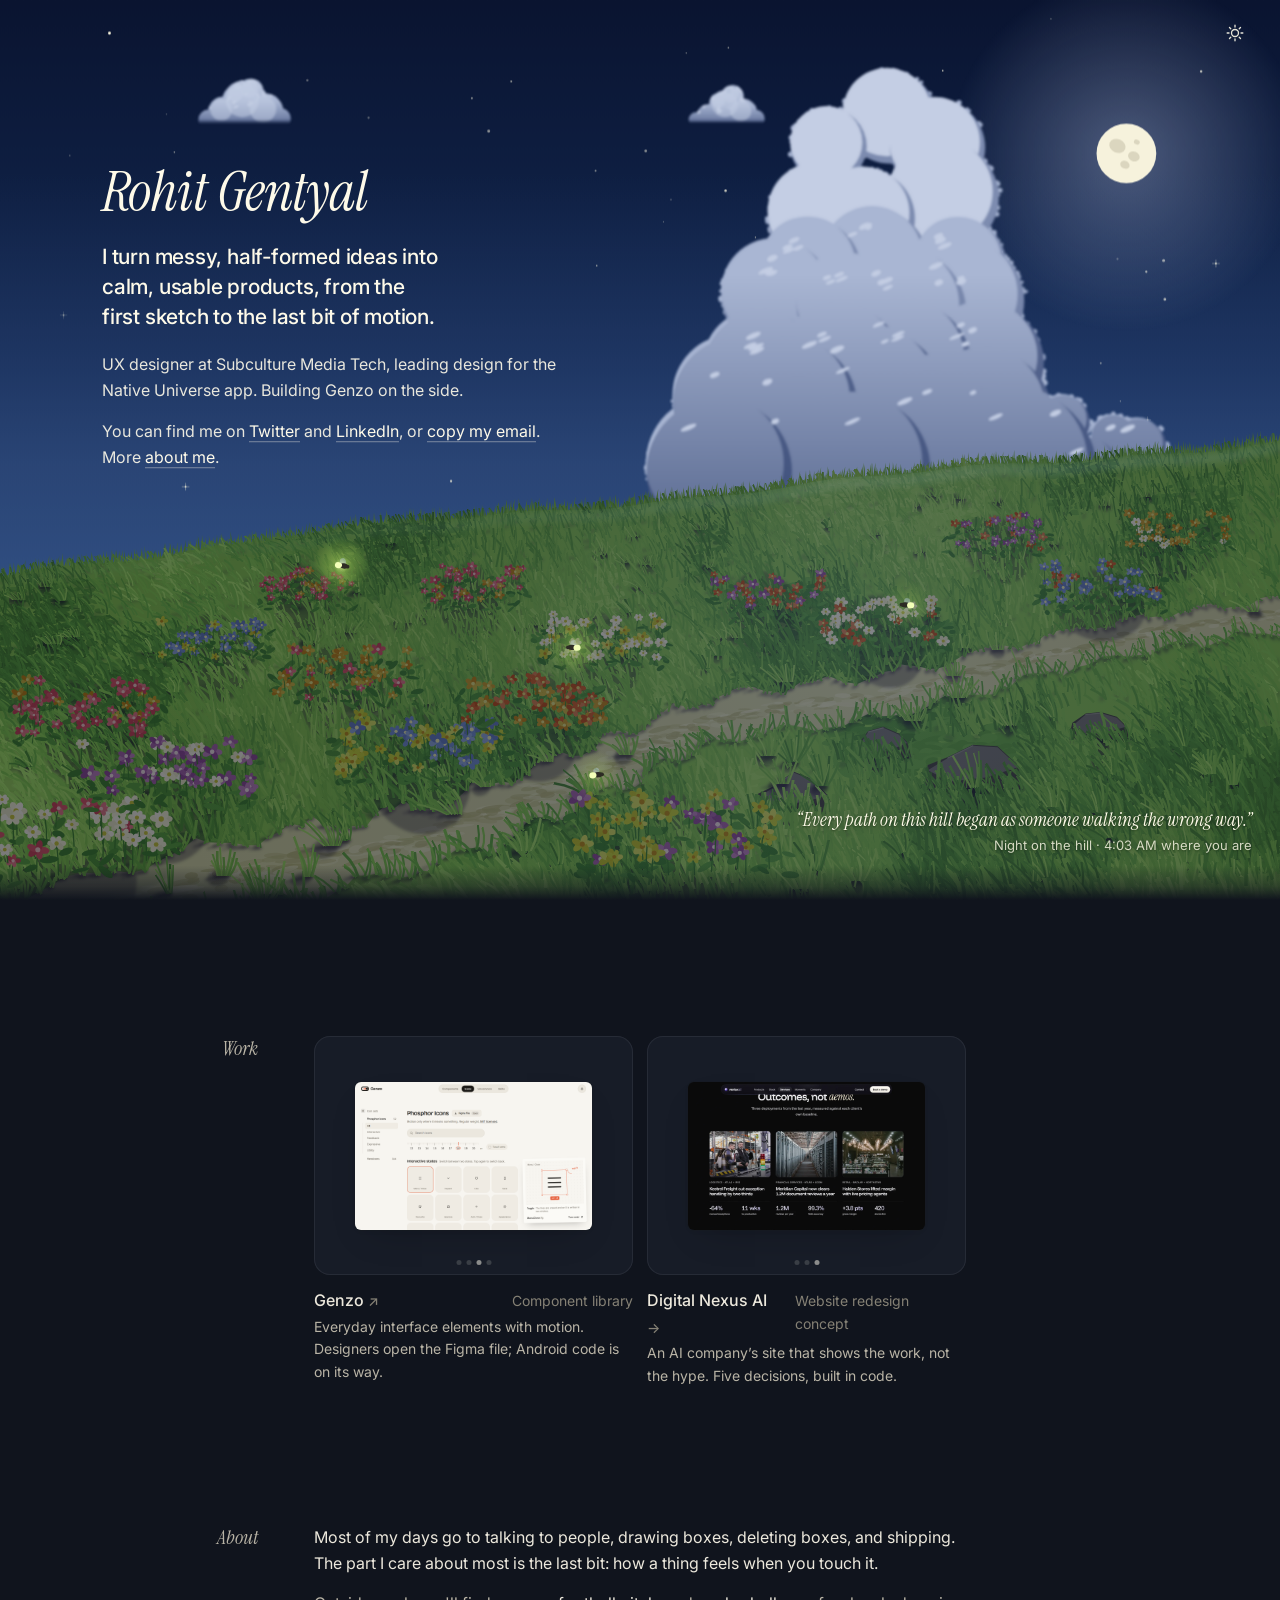
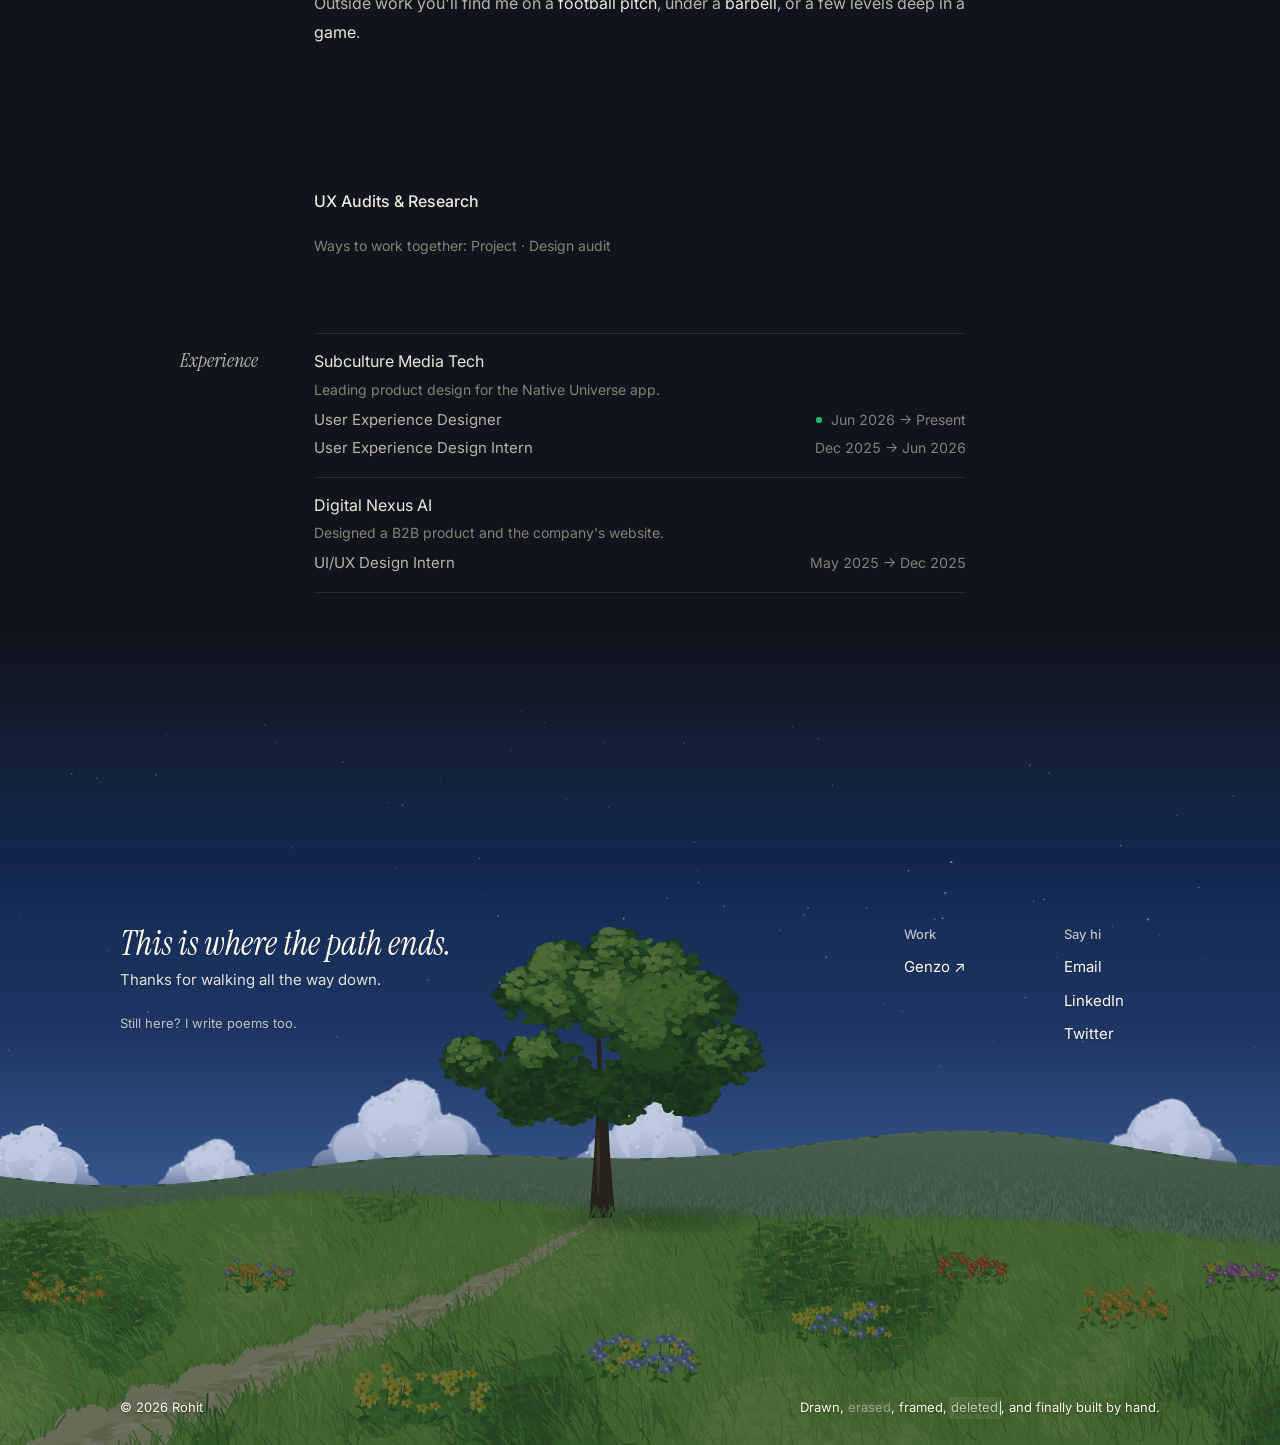
==== commit b4a55656: "Nexus case study: new arrow nub and final hero wave in clips and stills Co-Authored-By: Claude Opus " ====
--- a/index.html
+++ b/index.html
@@ -73,7 +73,7 @@
         </a>
         <a class="pcard" href="nexus.html" aria-label="Digital Nexus AI, website redesign concept (case study)">
           <figure class="board" data-cycle>
-            <img class="shot on" src="assets/nexus/hero.webp?v=4" width="1440" height="900" alt="Digital Nexus AI redesign concept, home page" decoding="async" loading="lazy" draggable="false">
+            <img class="shot on" src="assets/nexus/hero.webp?v=5" width="1440" height="900" alt="Digital Nexus AI redesign concept, home page" decoding="async" loading="lazy" draggable="false">
             <img class="shot" src="assets/nexus/products.webp?v=2" width="1440" height="900" alt="" decoding="async" loading="lazy" draggable="false">
             <img class="shot" src="assets/nexus/work.webp?v=2" width="1440" height="900" alt="" decoding="async" loading="lazy" draggable="false">
             <span class="dots" aria-hidden="true"><i class="on"></i><i></i><i></i></span>
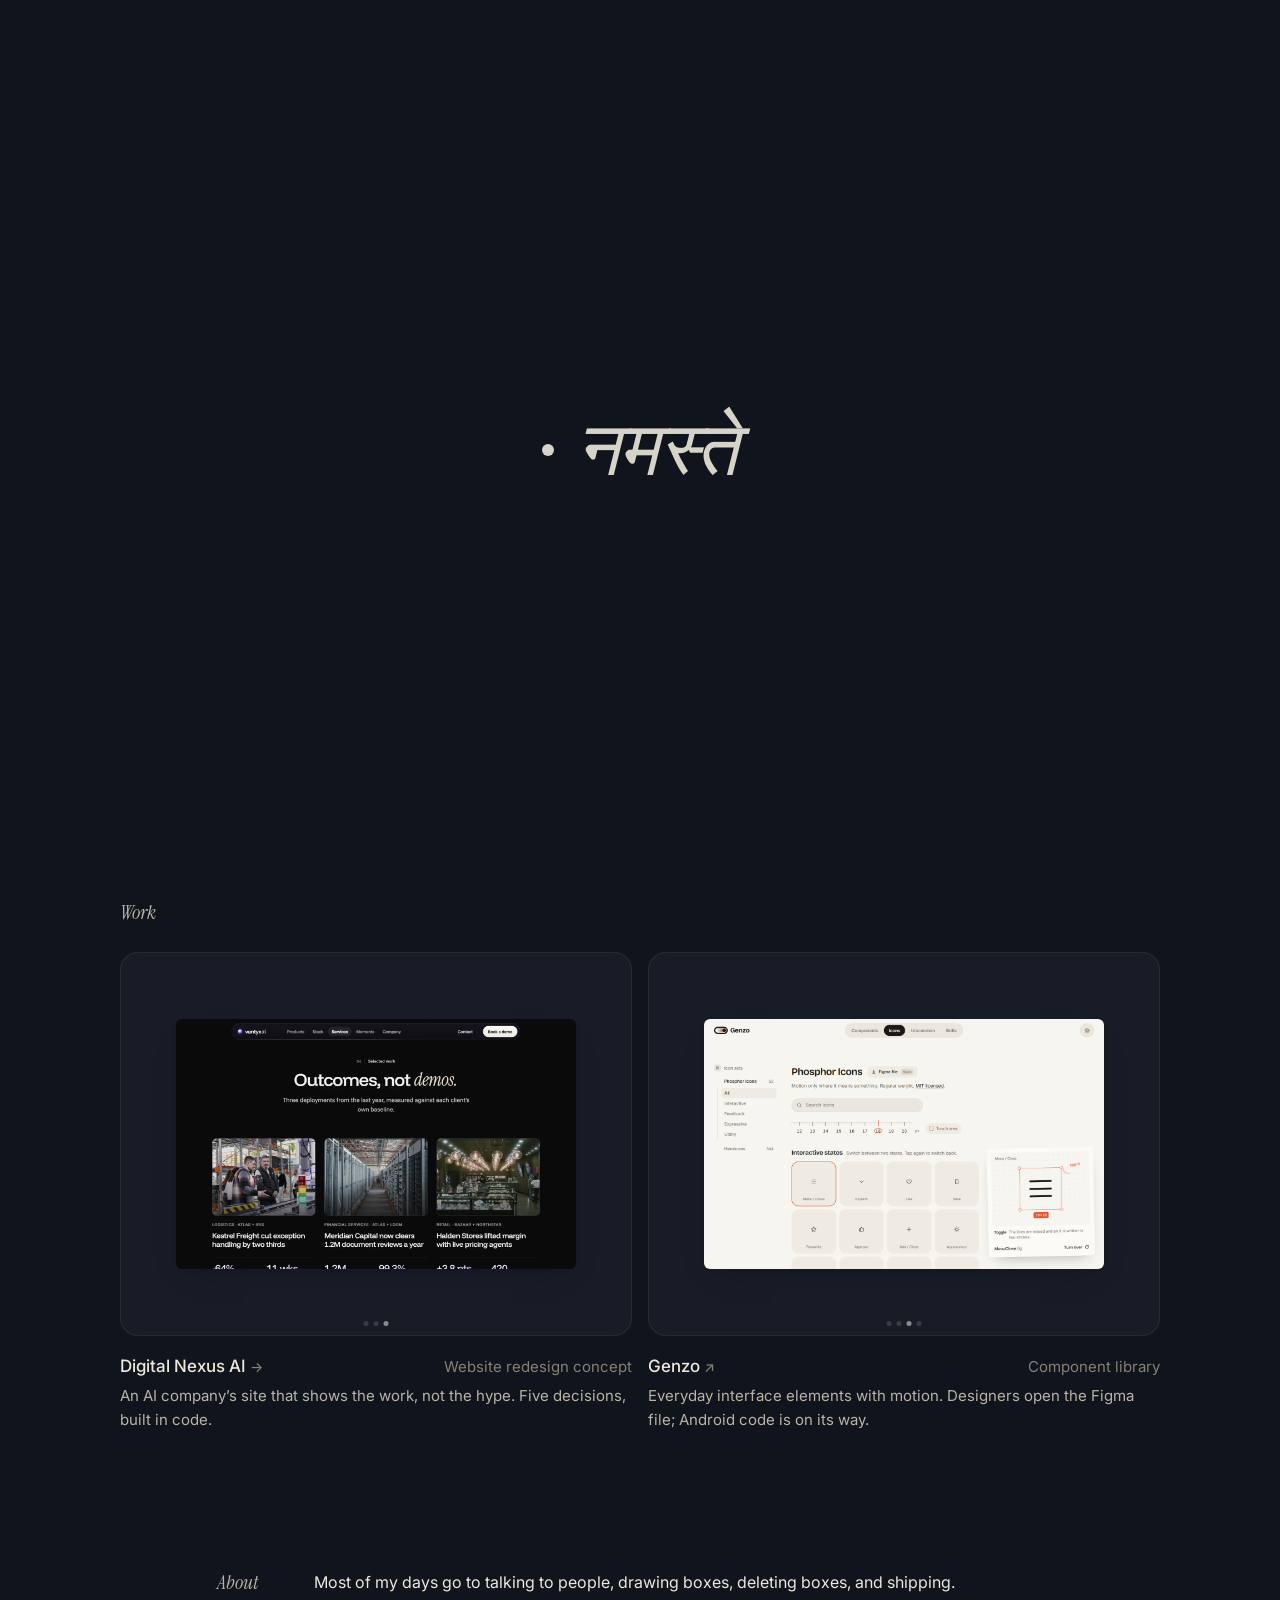
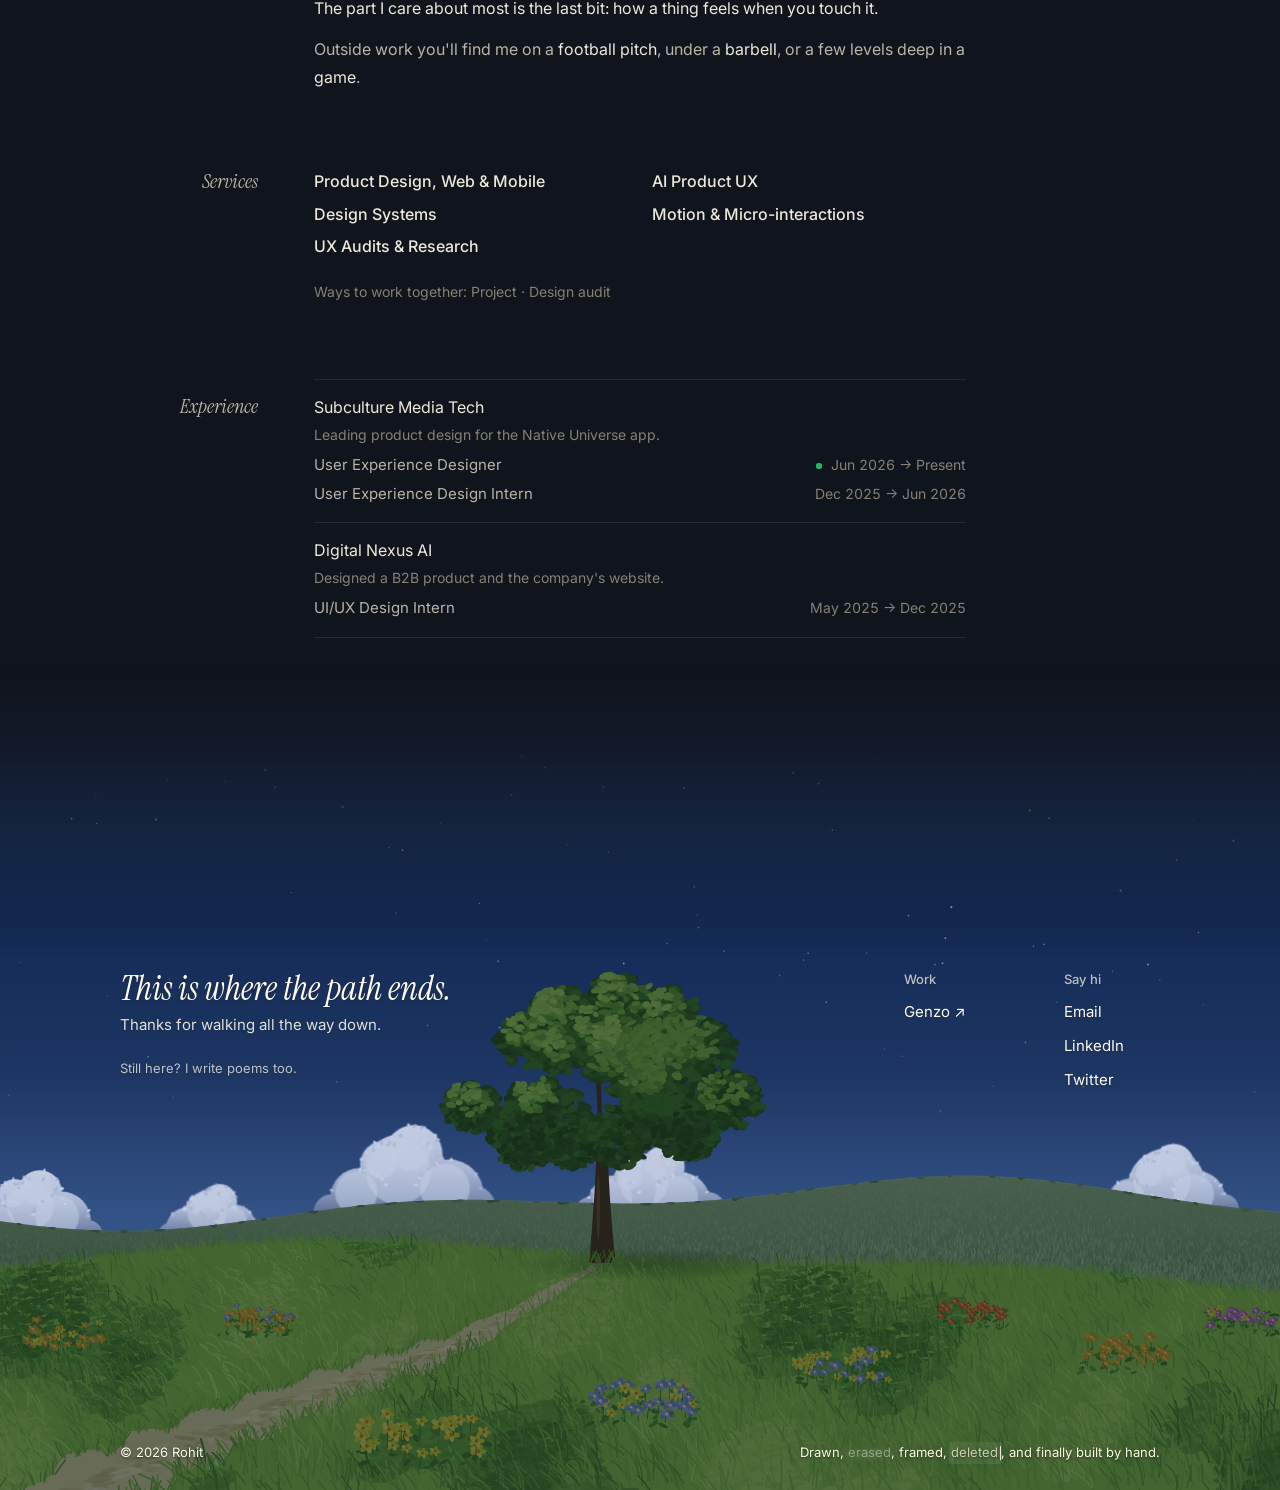
==== commit b0191c2b: "Home: Digital Nexus AI first; Work as two large cards in a wider grid Label above the grid, one-line" ====
--- a/index.html
+++ b/index.html
@@ -9,7 +9,7 @@
   <link rel="preconnect" href="https://fonts.gstatic.com" crossorigin>
   <link href="https://fonts.googleapis.com/css2?family=Instrument+Serif:ital@0;1&family=Inter:wght@400;500&display=swap" rel="stylesheet">
   <script>document.documentElement.classList.add("loading"); /* night first (my ask, 2026-11-19): a first visit opens at night; a saved "day" keeps day */ let t = null; try { t = localStorage.getItem("theme"); } catch (e) {} if (t !== "day") document.documentElement.dataset.theme = "night";</script>
-  <link rel="stylesheet" href="style.css?v=blend5">
+  <link rel="stylesheet" href="style.css?v=work8">
 </head>
 <body>
   <div class="loader" id="loader" aria-hidden="true">
@@ -60,6 +60,16 @@
     <section class="col" id="work">
       <h2>Work</h2>
       <div class="cards">
+        <a class="pcard" href="nexus.html" aria-label="Digital Nexus AI, website redesign concept (case study)">
+          <figure class="board" data-cycle>
+            <img class="shot on" src="assets/nexus/hero.webp?v=5" width="1440" height="900" alt="Digital Nexus AI redesign concept, home page" decoding="async" loading="lazy" draggable="false">
+            <img class="shot" src="assets/nexus/products.webp?v=6" width="1440" height="900" alt="" decoding="async" loading="lazy" draggable="false">
+            <img class="shot" src="assets/nexus/work.webp?v=6" width="1440" height="900" alt="" decoding="async" loading="lazy" draggable="false">
+            <span class="dots" aria-hidden="true"><i class="on"></i><i></i><i></i></span>
+          </figure>
+          <span class="cap"><span class="name">Digital Nexus AI <span class="arrow" aria-hidden="true">&rarr;</span></span><span class="kind">Website redesign concept</span></span>
+          <span class="line">An AI company&rsquo;s site that shows the work, not the hype. Five decisions, built in code.</span>
+        </a>
         <a class="pcard" href="https://genzoui.vercel.app" target="_blank" rel="noopener" aria-label="Genzo, component library (opens in a new tab)">
           <figure class="board" data-cycle>
             <img class="shot on" data-key="home" src="assets/genzo-home.png" width="1280" height="800" alt="Genzo's home page" decoding="async" loading="lazy" draggable="false">
@@ -70,16 +80,6 @@
           </figure>
           <span class="cap"><span class="name">Genzo <span class="arrow" aria-hidden="true">↗</span></span><span class="kind">Component library</span></span>
           <span class="line">Everyday interface elements with motion. Designers open the Figma file; Android code is on its way.</span>
-        </a>
-        <a class="pcard" href="nexus.html" aria-label="Digital Nexus AI, website redesign concept (case study)">
-          <figure class="board" data-cycle>
-            <img class="shot on" src="assets/nexus/hero.webp?v=5" width="1440" height="900" alt="Digital Nexus AI redesign concept, home page" decoding="async" loading="lazy" draggable="false">
-            <img class="shot" src="assets/nexus/products.webp?v=2" width="1440" height="900" alt="" decoding="async" loading="lazy" draggable="false">
-            <img class="shot" src="assets/nexus/work.webp?v=2" width="1440" height="900" alt="" decoding="async" loading="lazy" draggable="false">
-            <span class="dots" aria-hidden="true"><i class="on"></i><i></i><i></i></span>
-          </figure>
-          <span class="cap"><span class="name">Digital Nexus AI <span class="arrow" aria-hidden="true">&rarr;</span></span><span class="kind">Website redesign concept</span></span>
-          <span class="line">An AI company&rsquo;s site that shows the work, not the hype. Five decisions, built in code.</span>
         </a>
       </div>
     </section>
--- a/style.css
+++ b/style.css
@@ -633,3 +633,23 @@
   section.col h2.sub:has(+ .svc) { --nudge: -14px; }
 }
 .pcard[href$=".html"]:hover .cap .arrow, .pcard[href$=".html"]:focus-visible .cap .arrow { translate: 3px 0; } /* in-site case study: the arrow points on, not out */
+
+/* Work, bigger (2026-11-19): a wider section than the text column, two large cards side by side
+   (about 1040px across on desktop), the "Work" label above them aligned to the grid, caption on one line
+   (name left, kind right) with the one-line summary under it. One column on phones. */
+#work.col { max-width: 1088px; padding: 0 24px; }
+.cards { grid-template-columns: repeat(2, minmax(0, 1fr)); gap: 48px 16px; width: 100%; margin-left: 0; translate: none; }
+.board { aspect-ratio: 4 / 3; --pad: clamp(20px, 4.4vw, 56px); border-radius: 18px; }
+.cap { margin-top: 16px; flex-wrap: wrap; row-gap: 2px; }
+.cap .name { font-size: 17px; white-space: nowrap; }
+.cap .kind { font-size: 15px; }
+.pcard .line { font-size: 15px; margin-top: 4px; }
+#work h2 { margin-bottom: 28px; }
+@media (min-width: 1200px) {
+  #work h2 { position: static; width: auto; text-align: left; margin: 0 0 28px; }
+}
+@media (max-width: 720px) {
+  #work.col { padding: 0 20px; }
+  .cards { grid-template-columns: 1fr; gap: 44px; }
+}
+@media (max-width: 720px) { .cap { flex-direction: column; align-items: flex-start; } }
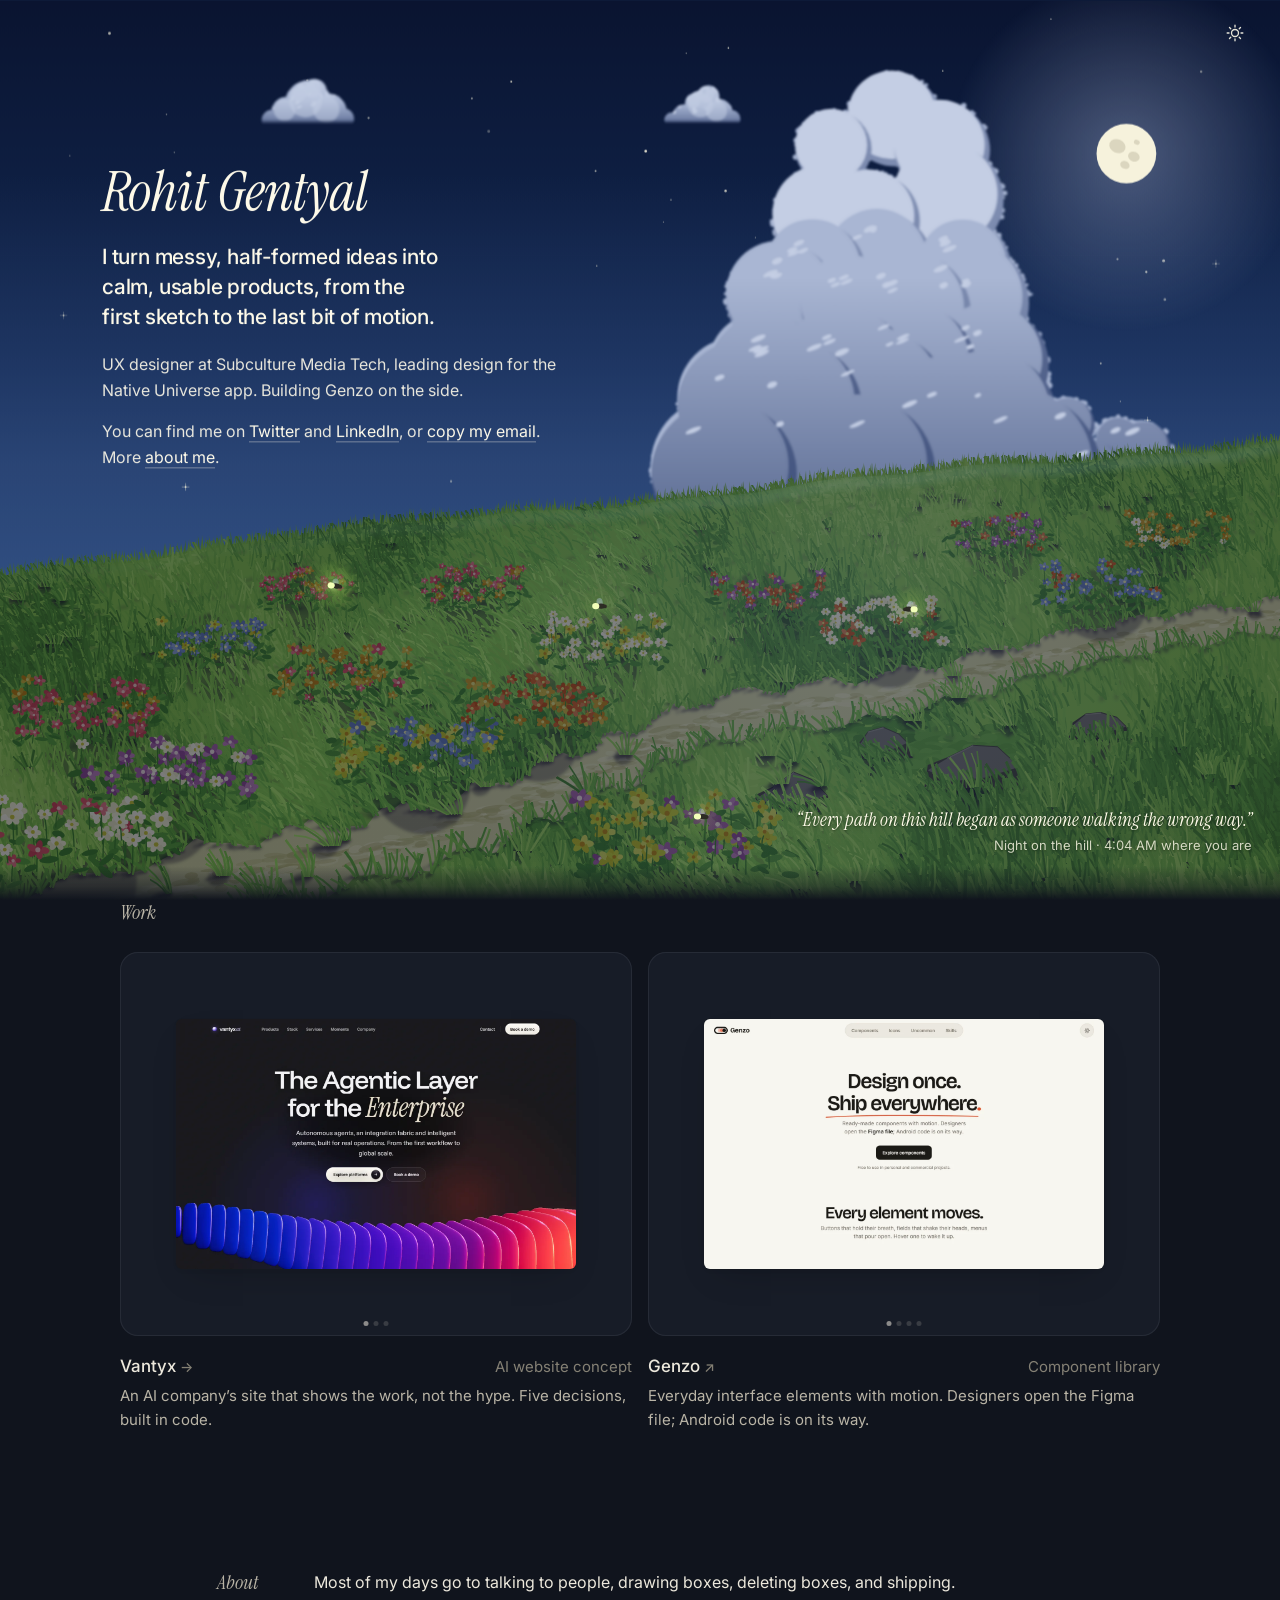
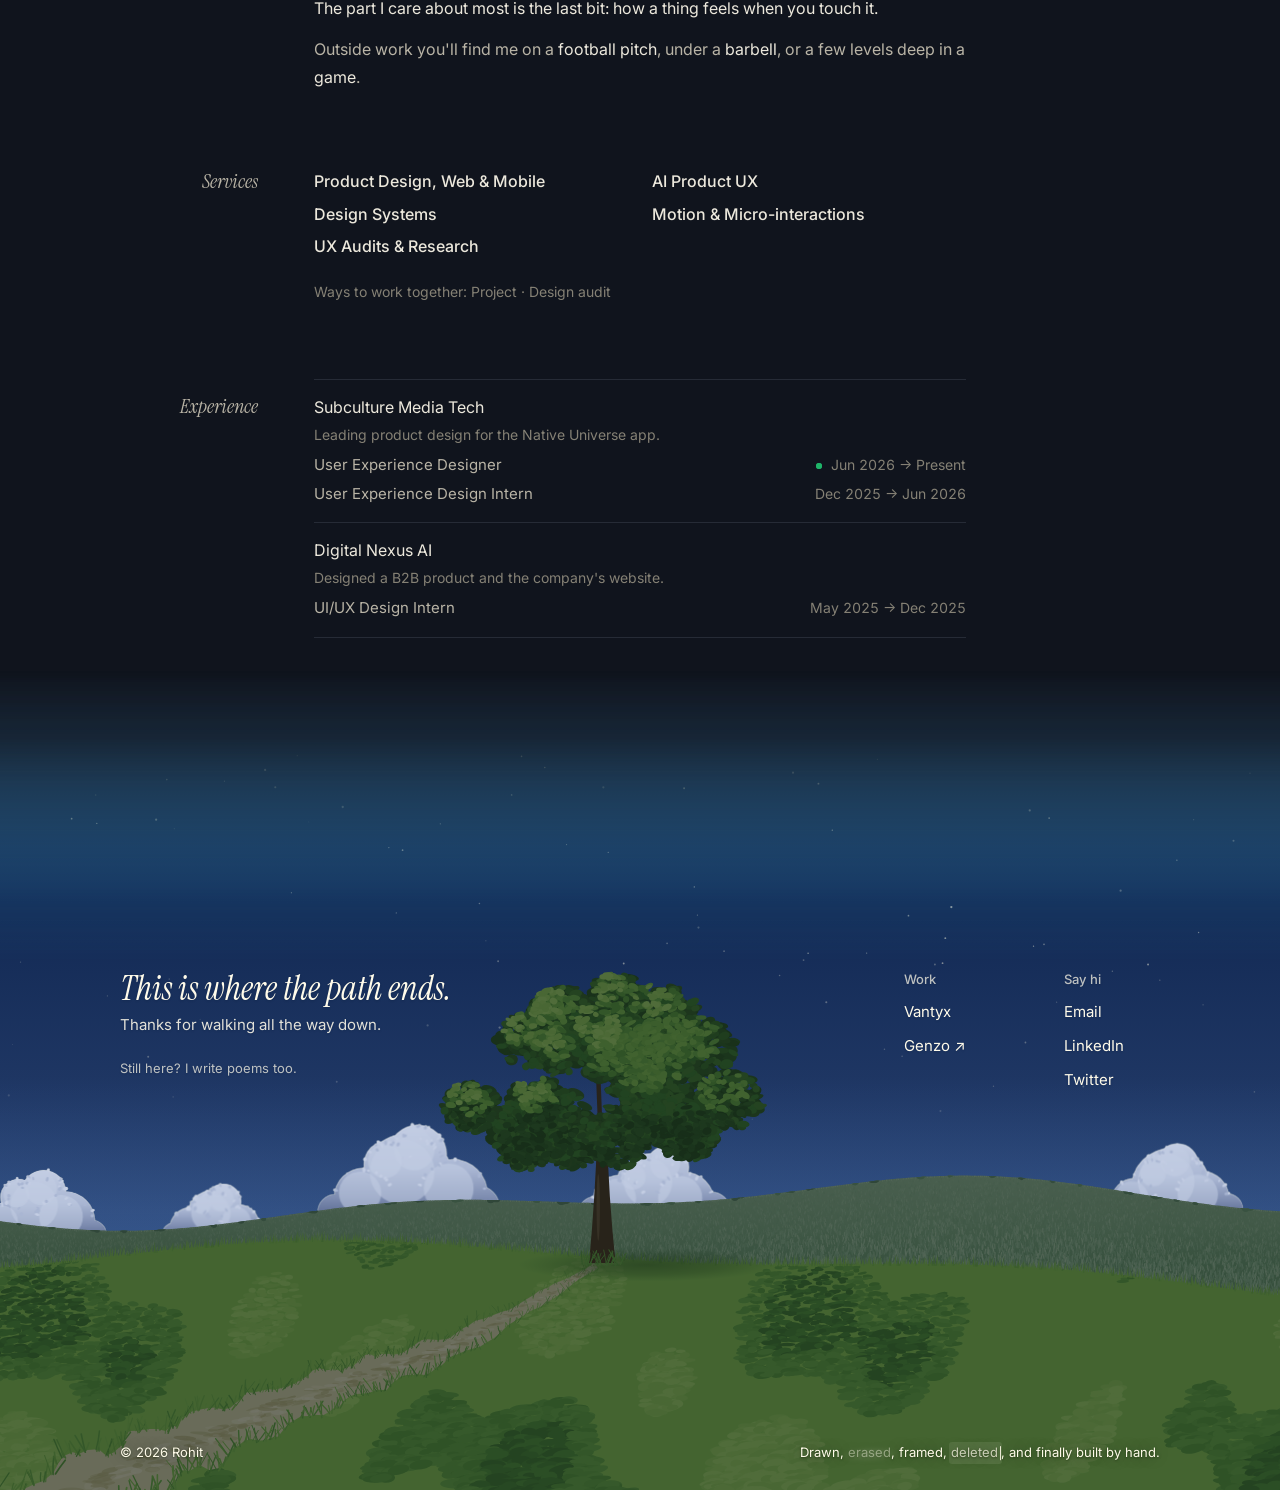
==== commit 7140019f: "One sunset for the whole page; no lag on switch-then-scroll; Vantyx name - Theme switch runs on its " ====
--- a/index.html
+++ b/index.html
@@ -9,7 +9,7 @@
   <link rel="preconnect" href="https://fonts.gstatic.com" crossorigin>
   <link href="https://fonts.googleapis.com/css2?family=Instrument+Serif:ital@0;1&family=Inter:wght@400;500&display=swap" rel="stylesheet">
   <script>document.documentElement.classList.add("loading"); /* night first (my ask, 2026-11-19): a first visit opens at night; a saved "day" keeps day */ let t = null; try { t = localStorage.getItem("theme"); } catch (e) {} if (t !== "day") document.documentElement.dataset.theme = "night";</script>
-  <link rel="stylesheet" href="style.css?v=work8">
+  <link rel="stylesheet" href="style.css?v=sun2">
 </head>
 <body>
   <div class="loader" id="loader" aria-hidden="true">
@@ -60,22 +60,22 @@
     <section class="col" id="work">
       <h2>Work</h2>
       <div class="cards">
-        <a class="pcard" href="nexus.html" aria-label="Digital Nexus AI, website redesign concept (case study)">
+        <a class="pcard" href="nexus.html" aria-label="Vantyx, a website concept for an AI company (case study)">
           <figure class="board" data-cycle>
-            <img class="shot on" src="assets/nexus/hero.webp?v=5" width="1440" height="900" alt="Digital Nexus AI redesign concept, home page" decoding="async" loading="lazy" draggable="false">
-            <img class="shot" src="assets/nexus/products.webp?v=6" width="1440" height="900" alt="" decoding="async" loading="lazy" draggable="false">
-            <img class="shot" src="assets/nexus/work.webp?v=6" width="1440" height="900" alt="" decoding="async" loading="lazy" draggable="false">
+            <img class="shot on" src="assets/nexus/hero.webp?v=5" width="1440" height="900" alt="Vantyx website concept, home page" decoding="async" loading="lazy" draggable="false">
+            <img class="shot" data-src="assets/nexus/products.webp?v=6" width="1440" height="900" alt="" decoding="async" loading="lazy" draggable="false">
+            <img class="shot" data-src="assets/nexus/work.webp?v=6" width="1440" height="900" alt="" decoding="async" loading="lazy" draggable="false">
             <span class="dots" aria-hidden="true"><i class="on"></i><i></i><i></i></span>
           </figure>
-          <span class="cap"><span class="name">Digital Nexus AI <span class="arrow" aria-hidden="true">&rarr;</span></span><span class="kind">Website redesign concept</span></span>
+          <span class="cap"><span class="name">Vantyx <span class="arrow" aria-hidden="true">&rarr;</span></span><span class="kind">AI website concept</span></span>
           <span class="line">An AI company&rsquo;s site that shows the work, not the hype. Five decisions, built in code.</span>
         </a>
         <a class="pcard" href="https://genzoui.vercel.app" target="_blank" rel="noopener" aria-label="Genzo, component library (opens in a new tab)">
           <figure class="board" data-cycle>
-            <img class="shot on" data-key="home" src="assets/genzo-home.png" width="1280" height="800" alt="Genzo's home page" decoding="async" loading="lazy" draggable="false">
-            <img class="shot" data-key="components" src="assets/genzo-components.png" width="1280" height="800" alt="" decoding="async" loading="lazy" draggable="false">
-            <img class="shot" data-key="icons" src="assets/genzo-icons.png" width="1280" height="800" alt="" decoding="async" loading="lazy" draggable="false">
-            <img class="shot" data-key="calendar" src="assets/genzo-calendar.png" width="1280" height="800" alt="" decoding="async" loading="lazy" draggable="false">
+            <img class="shot on" data-key="home" src="assets/genzo-home.webp" width="1280" height="800" alt="Genzo's home page" decoding="async" loading="lazy" draggable="false">
+            <img class="shot" data-key="components" data-src="assets/genzo-components.webp" width="1280" height="800" alt="" decoding="async" loading="lazy" draggable="false">
+            <img class="shot" data-key="icons" data-src="assets/genzo-icons.webp" width="1280" height="800" alt="" decoding="async" loading="lazy" draggable="false">
+            <img class="shot" data-key="calendar" data-src="assets/genzo-calendar.webp" width="1280" height="800" alt="" decoding="async" loading="lazy" draggable="false">
             <span class="dots" aria-hidden="true"><i class="on"></i><i></i><i></i><i></i></span>
           </figure>
           <span class="cap"><span class="name">Genzo <span class="arrow" aria-hidden="true">↗</span></span><span class="kind">Component library</span></span>
@@ -134,6 +134,7 @@
         <nav class="foot-cols" aria-label="More">
           <div>
             <h3>Work</h3>
+            <a href="nexus.html">Vantyx</a>
             <a href="https://genzoui.vercel.app" target="_blank" rel="noopener">Genzo ↗</a>
           </div>
           <div>
@@ -152,12 +153,12 @@
   </footer>
 
   <script src="loader.js?v=2"></script>
-  <script src="scene.js?v=shade2"></script>
-  <script src="work.js?v=6"></script>
+  <script src="scene.js?v=sun4"></script>
+  <script src="work.js?v=8"></script>
   <script src="turn.js?v=5"></script>
   <script src="glide.js?v=2"></script>
   <script src="reveal.js?v=2"></script>
-  <script src="meadow.js?v=15"></script>
-  <script src="quips.js?v=22"></script>
+  <script src="meadow.js?v=sun4"></script>
+  <script src="quips.js?v=24"></script>
 </body>
 </html>
--- a/style.css
+++ b/style.css
@@ -36,7 +36,6 @@
   margin: 0;
   background: var(--paper);
   color: var(--ink);
-  transition: background-color 1.8s ease .4s, color 1.8s ease .4s;
   font: 400 16px/1.65 var(--sans);
   -webkit-font-smoothing: antialiased;
 }
@@ -164,7 +163,7 @@
   pointer-events: none;
   background: linear-gradient(to bottom, rgba(214, 120, 150, 0) 12%, rgba(214, 120, 150, .22) 36%, rgba(255, 150, 100, .55) 56%, rgba(255, 176, 112, .8) 76%);
 }
-.hero { transition: background-color 2.8s ease; }
+.hero { transition: background-color 2.8s cubic-bezier(.65, 0, .35, 1); }
 [data-theme="night"] .hero { background: #0d1a38; }
 .scene .fade {
   position: absolute;
@@ -199,7 +198,8 @@
   filter: blur(6px);
   pointer-events: none;
 }
-[data-theme="night"] .live::before { display: none; } /* night was already readable: no shade there (my ask) */
+.live::before { transition: opacity 2.8s cubic-bezier(.65, 0, .35, 1); }
+[data-theme="night"] .live::before { opacity: 0; } /* night was already readable: no shade there (my ask); fades with the light */
 .live .clock { display: block; font-size: 13px; opacity: .8; margin-top: 2px; }
 
 @media (prefers-reduced-motion: reduce) {
@@ -371,7 +371,6 @@
   color: var(--ink);
   font-size: 14px;
   background: var(--paper);
-  transition: background-color 1.8s ease .4s; /* in step with the page when the theme switches */
 }
 .meadow {
   position: absolute; inset: 0; width: 100%; height: 100%;
@@ -653,3 +652,33 @@
   .cards { grid-template-columns: 1fr; gap: 44px; }
 }
 @media (max-width: 720px) { .cap { flex-direction: column; align-items: flex-start; } }
+
+/* ---- One sunset for the whole page (2026-11-19, my ask) ----
+   The page colours are registered so they can animate, and all move together on the hero's own curve
+   (scene.js ease = cubic-bezier(.65,0,.35,1), 2.8s): every text, rule and surface turns with the light,
+   not only the body, and nothing switches ahead of it. */
+@property --paper { syntax: "<color>"; inherits: true; initial-value: #f5f4f0; }
+@property --ink { syntax: "<color>"; inherits: true; initial-value: #26251f; }
+@property --ink-soft { syntax: "<color>"; inherits: true; initial-value: #57544b; }
+@property --ink-faint { syntax: "<color>"; inherits: true; initial-value: #8a867b; }
+@property --rule { syntax: "<color>"; inherits: true; initial-value: #e2dfd7; }
+@property --well { syntax: "<color>"; inherits: true; initial-value: #ebe8e1; }
+/* surfaces follow the full curve; the words hold their colour until the page is halfway, then turn quickly,
+   so they never sink into the background mid-switch (both passing the same grey made them vanish) */
+:root.themed { transition: --paper 2.8s cubic-bezier(.65, 0, .35, 1), --rule 2.8s cubic-bezier(.65, 0, .35, 1), --well 2.8s cubic-bezier(.65, 0, .35, 1), --ink .5s ease-in-out 1.15s, --ink-soft .5s ease-in-out 1.15s, --ink-faint .5s ease-in-out 1.15s; }
+/* the warm dusk light over the page below the hero, at its strongest halfway through the switch (scene.js) */
+.wash {
+  position: fixed; inset: 0; z-index: 40; pointer-events: none; opacity: 0; will-change: opacity;
+  background: linear-gradient(to bottom, rgba(255, 140, 110, .55), rgba(255, 160, 90, .75) 55%, rgba(255, 190, 110, .85));
+}
+/* the corner caption swaps morning and night with a short fade, when the sky turns */
+.live .clock { transition: opacity .26s ease; }
+.live .clock.swap { opacity: 0; }
+/* the footer's night sky and night clouds fade in on the same curve (--nt, set by scene.js on .foot) */
+.foot { --nt: 0; }
+[data-theme="night"] .foot { --nt: 1; }
+#meadowSkyNight, .meadow-clouds .n { opacity: var(--nt); }
+.meadow-clouds .cl { position: absolute; left: 0; top: 0; will-change: transform; }
+.meadow-clouds .cl canvas { position: absolute; left: 0; top: 0; }
+.foot s::after { transition: background-color 2.8s cubic-bezier(.65, 0, .35, 1); }
+@media (prefers-reduced-motion: reduce) { :root.themed { transition: none; } }
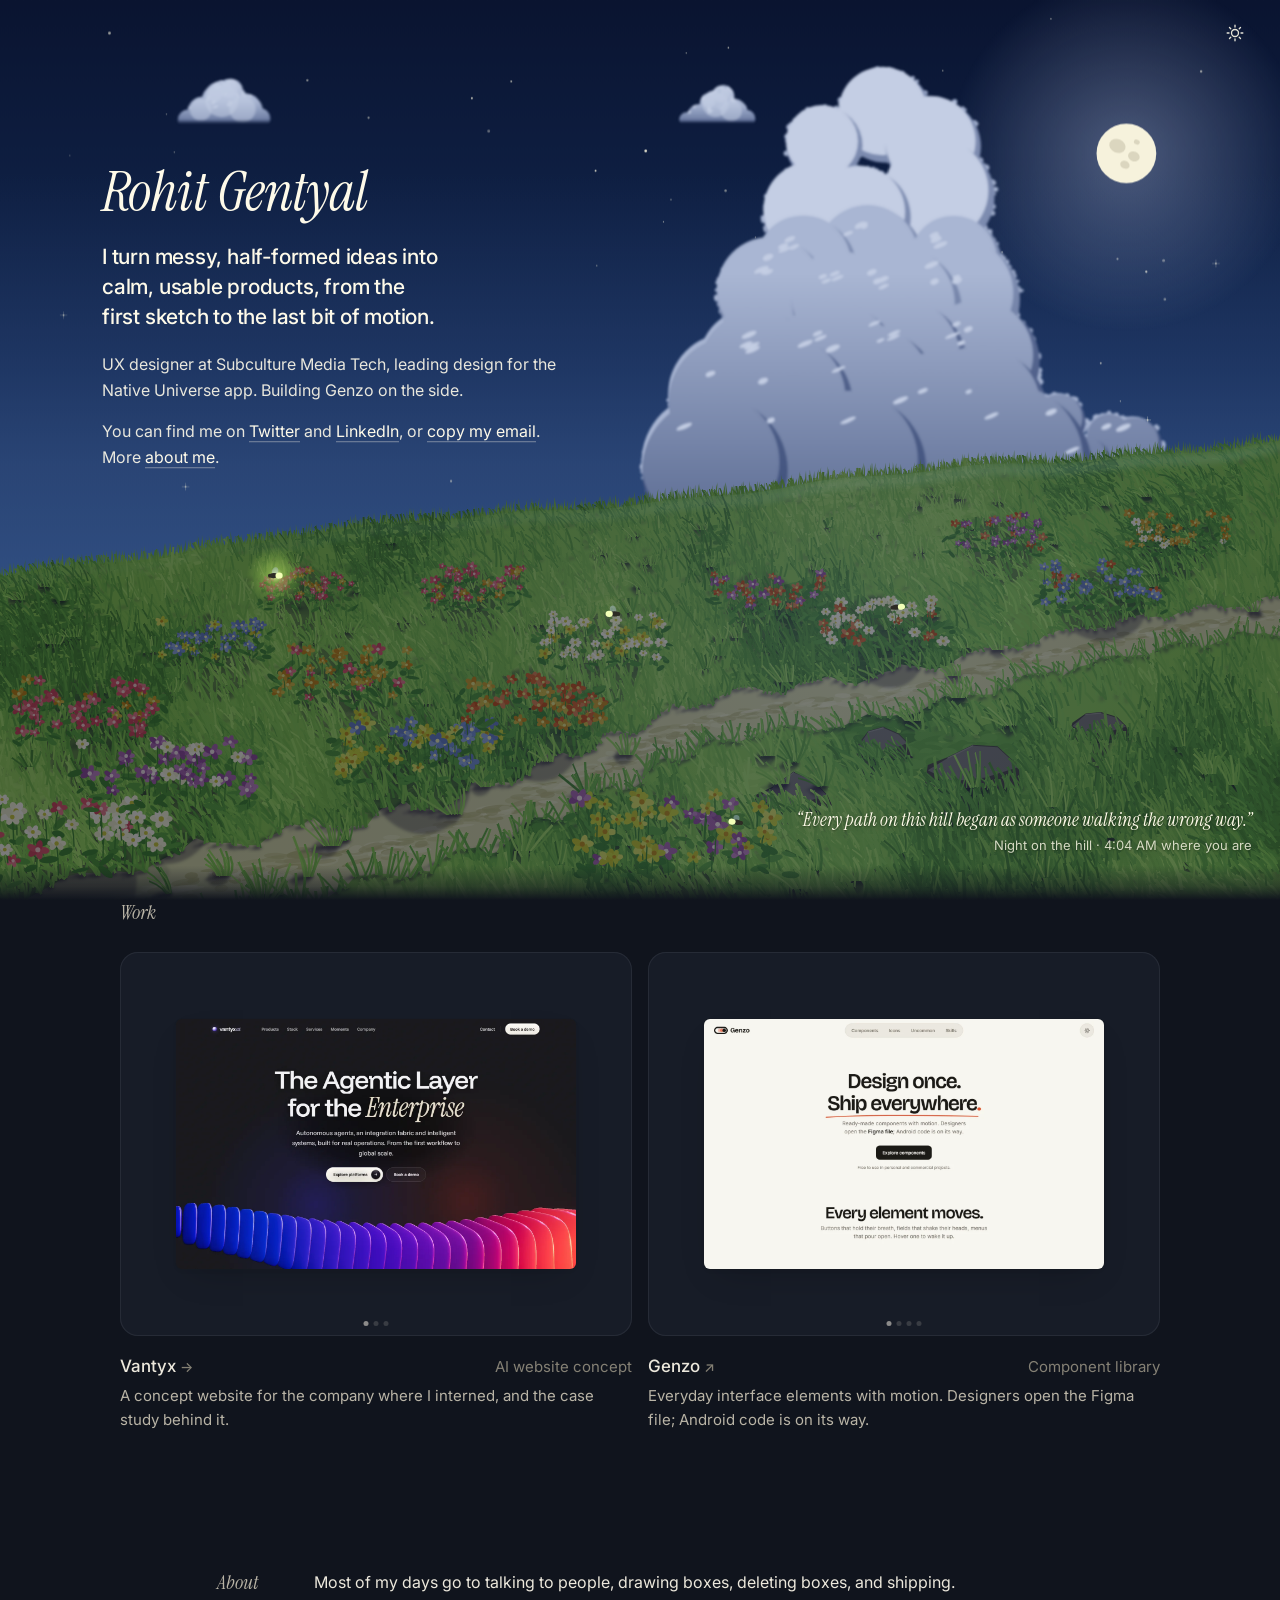
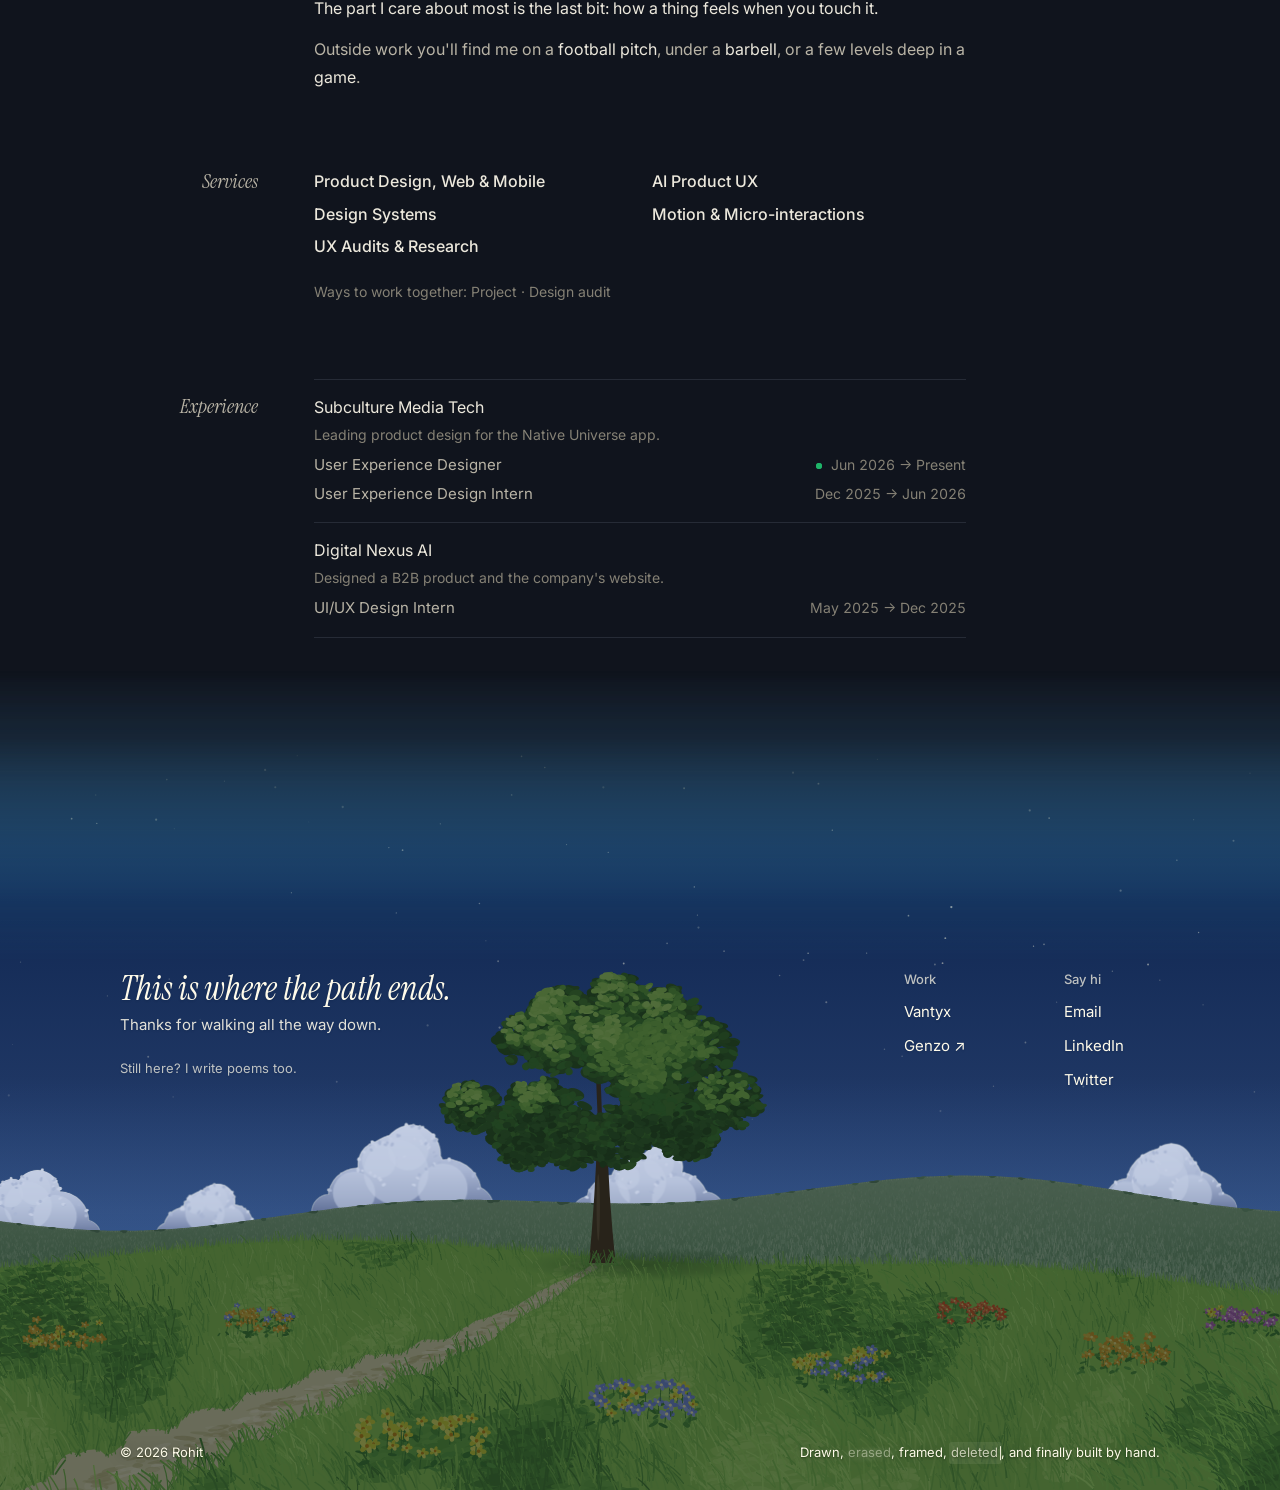
==== commit ef3a0612: "Say plainly it's a concept for my internship company, with its case study Co-Authored-By: Claude Opu" ====
--- a/index.html
+++ b/index.html
@@ -68,7 +68,7 @@
             <span class="dots" aria-hidden="true"><i class="on"></i><i></i><i></i></span>
           </figure>
           <span class="cap"><span class="name">Vantyx <span class="arrow" aria-hidden="true">&rarr;</span></span><span class="kind">AI website concept</span></span>
-          <span class="line">An AI company&rsquo;s site that shows the work, not the hype. Five decisions, built in code.</span>
+          <span class="line">A concept website for the company where I interned, and the case study behind it.</span>
         </a>
         <a class="pcard" href="https://genzoui.vercel.app" target="_blank" rel="noopener" aria-label="Genzo, component library (opens in a new tab)">
           <figure class="board" data-cycle>
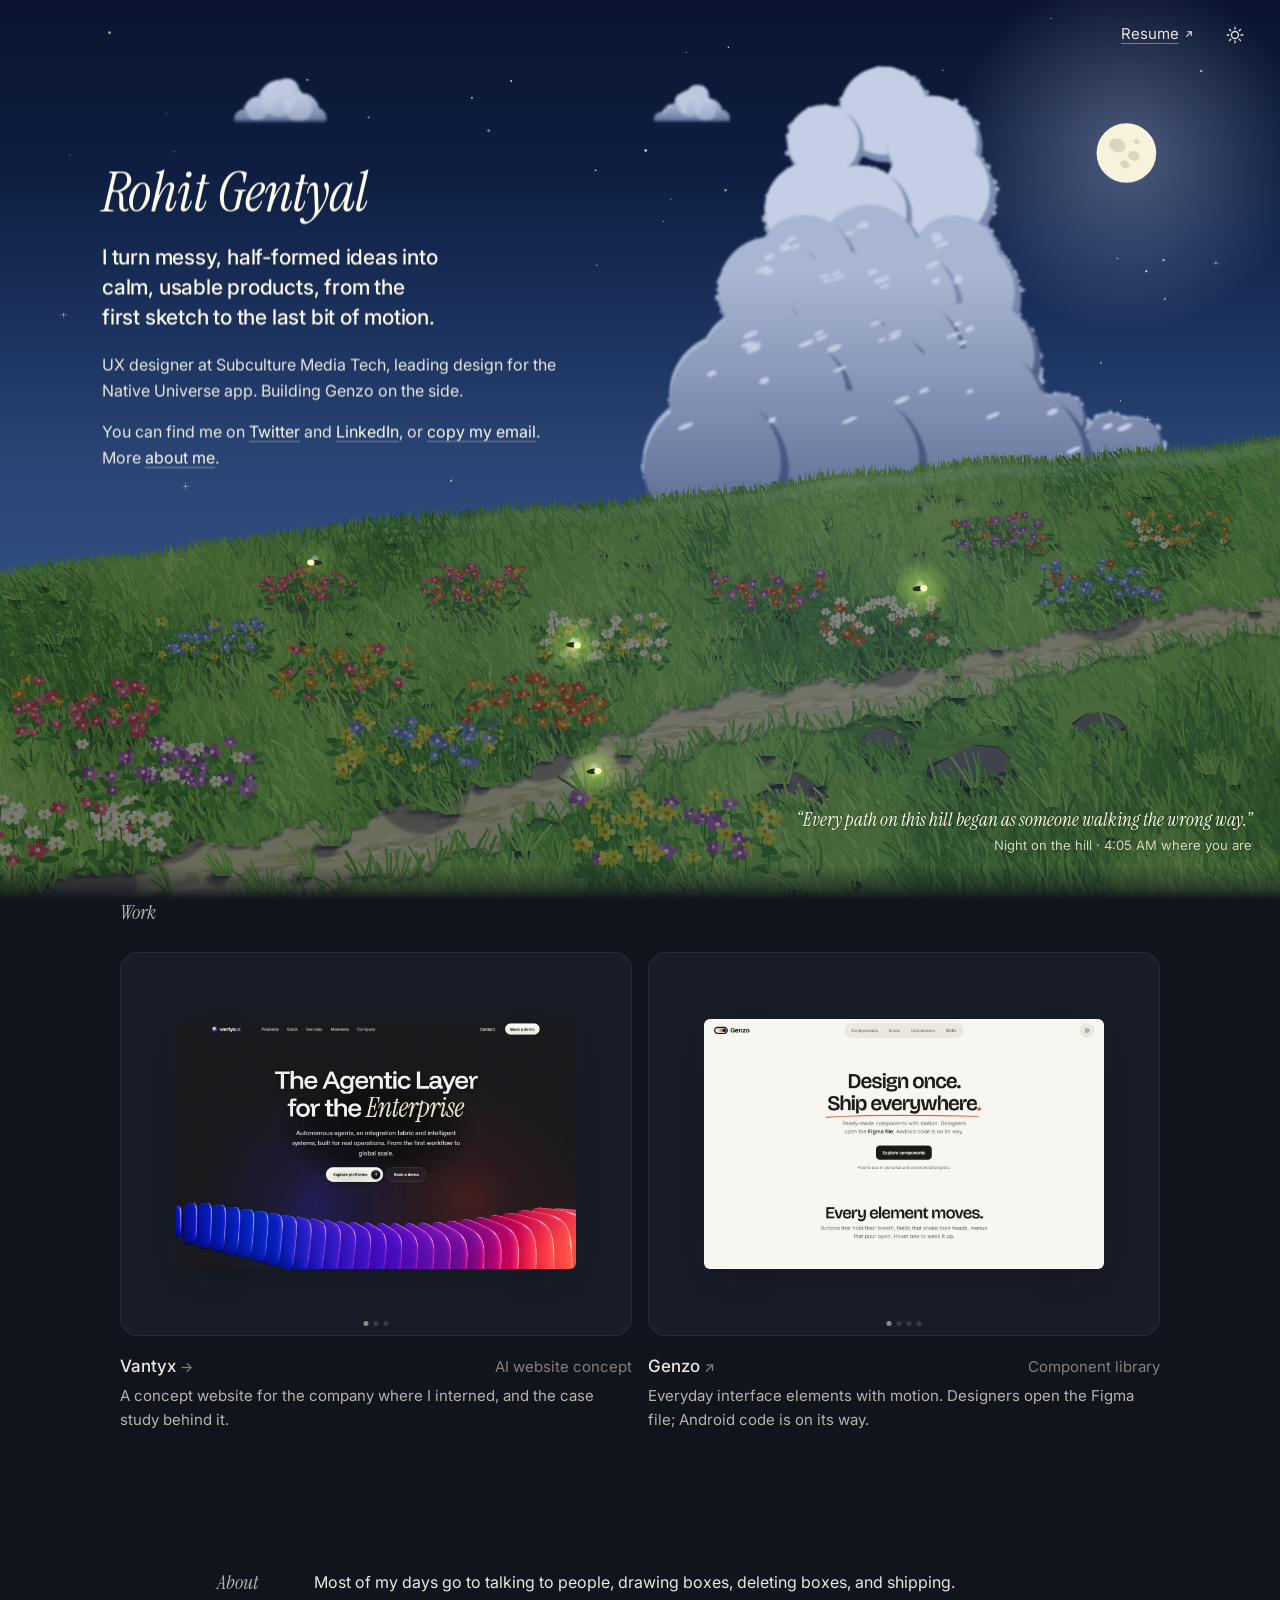
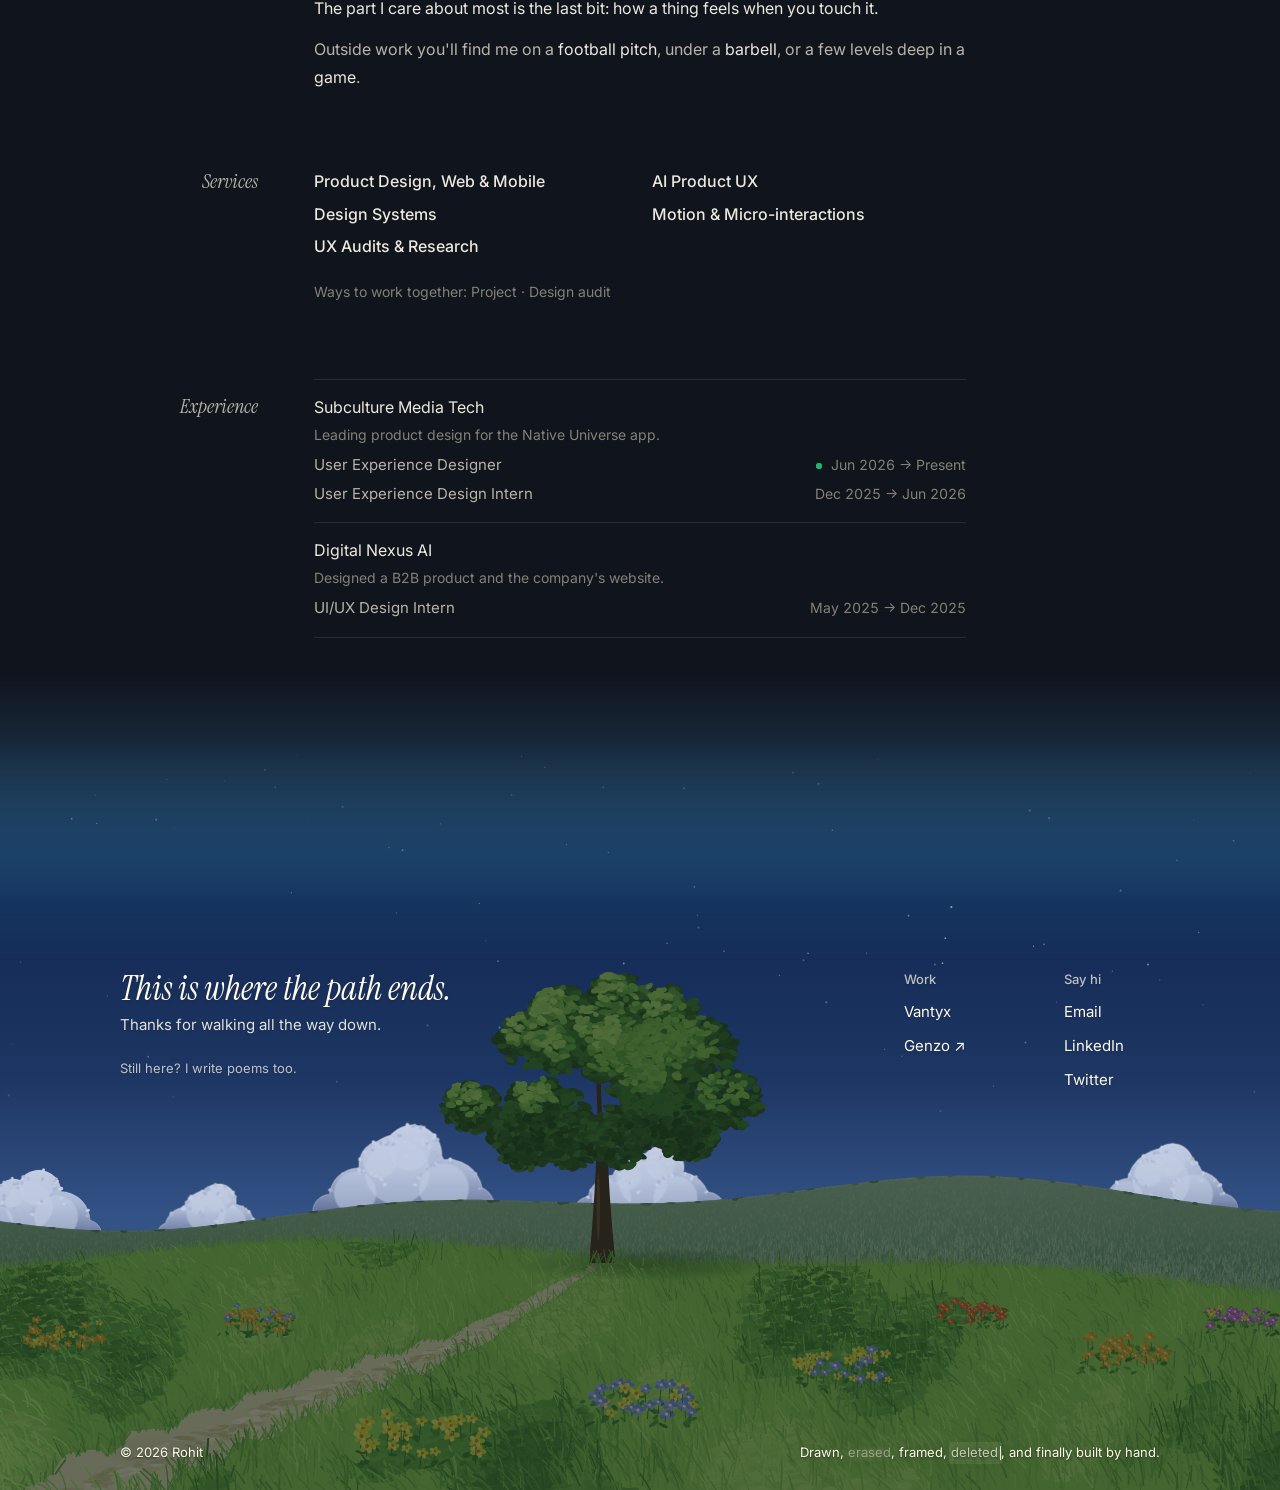
==== commit 222e61f4: "Add a Resume link beside the day/night switch, opening the 2026 resume PDF Co-Authored-By: Claude Op" ====
--- a/index.html
+++ b/index.html
@@ -9,7 +9,7 @@
   <link rel="preconnect" href="https://fonts.gstatic.com" crossorigin>
   <link href="https://fonts.googleapis.com/css2?family=Instrument+Serif:ital@0;1&family=Inter:wght@400;500&display=swap" rel="stylesheet">
   <script>document.documentElement.classList.add("loading"); /* night first (my ask, 2026-11-19): a first visit opens at night; a saved "day" keeps day */ let t = null; try { t = localStorage.getItem("theme"); } catch (e) {} if (t !== "day") document.documentElement.dataset.theme = "night";</script>
-  <link rel="stylesheet" href="style.css?v=sun2">
+  <link rel="stylesheet" href="style.css?v=cv1">
 </head>
 <body>
   <div class="loader" id="loader" aria-hidden="true">
@@ -18,6 +18,7 @@
   </div>
   <header class="top">
     <nav>
+      <a class="cv" href="assets/rohit-gentyal-resume.pdf" target="_blank" rel="noopener">Resume<svg viewBox="0 0 24 24" aria-hidden="true"><path d="M8 16 16 8M9.5 8H16v6.5"/></svg></a>
       <button class="mode" id="mode" type="button" aria-label="Night mode" aria-pressed="false">
         <svg class="moon" viewBox="0 0 24 24"><path d="M20 14.6A8.2 8.2 0 0 1 9.4 4a8.2 8.2 0 1 0 10.6 10.6z"/></svg>
         <svg class="sun" viewBox="0 0 24 24"><circle cx="12" cy="12" r="4.2"/><path d="M12 2.6v2.2M12 19.2v2.2M2.6 12h2.2M19.2 12h2.2M5.4 5.4l1.5 1.5M17.1 17.1l1.5 1.5M5.4 18.6l1.5-1.5M17.1 6.9l1.5-1.5"/></svg>
--- a/style.css
+++ b/style.css
@@ -64,6 +64,18 @@
 .top nav { display: flex; align-items: center; gap: 22px; }
 .top nav a { color: var(--on-sky-soft); transition: color .2s, background-size .35s ease; }
 .top nav a:hover { color: var(--on-sky); }
+/* Resume link (2026-11-20, my ask: beside the day / night switch): quiet text like the intro links, a small arrow that slips up-right on hover */
+.top nav a.cv {
+  display: inline-flex; align-items: center; gap: 3px;
+  text-decoration: underline 1px;
+  text-underline-offset: 4px;
+  text-decoration-color: rgba(255, 251, 234, .4);
+  transition: color .2s, text-decoration-color .25s ease;
+}
+.top nav a.cv:hover, .top nav a.cv:focus-visible { color: var(--on-sky); text-decoration-color: var(--on-sky); outline: none; }
+.cv svg { width: 14px; height: 14px; fill: none; stroke: currentColor; stroke-width: 1.8; stroke-linecap: round; stroke-linejoin: round; transition: transform .3s ease; }
+.cv:hover svg, .cv:focus-visible svg { transform: translate(2px, -2px); }
+@media (max-width: 560px) { .top nav { gap: 16px; } }
 
 /* Day / night switch: shows the moon by day, the sun by night */
 .mode {
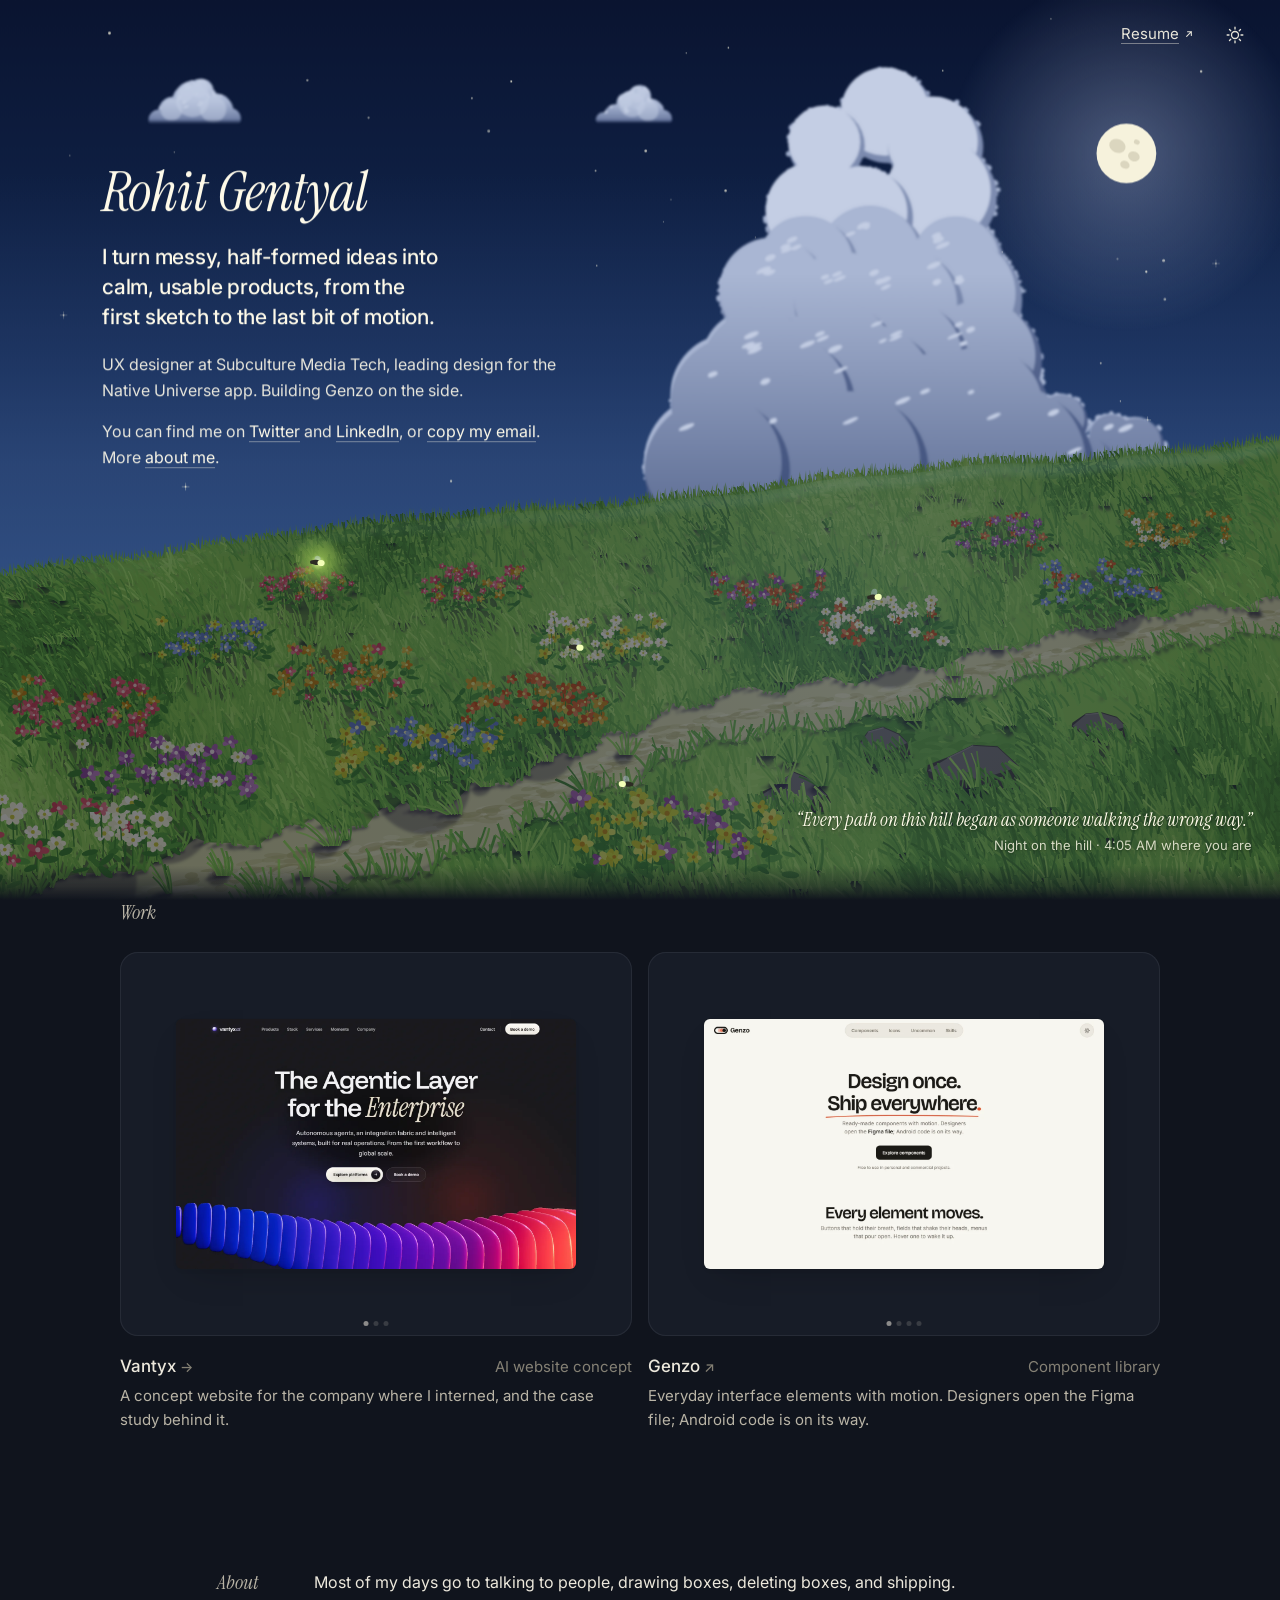
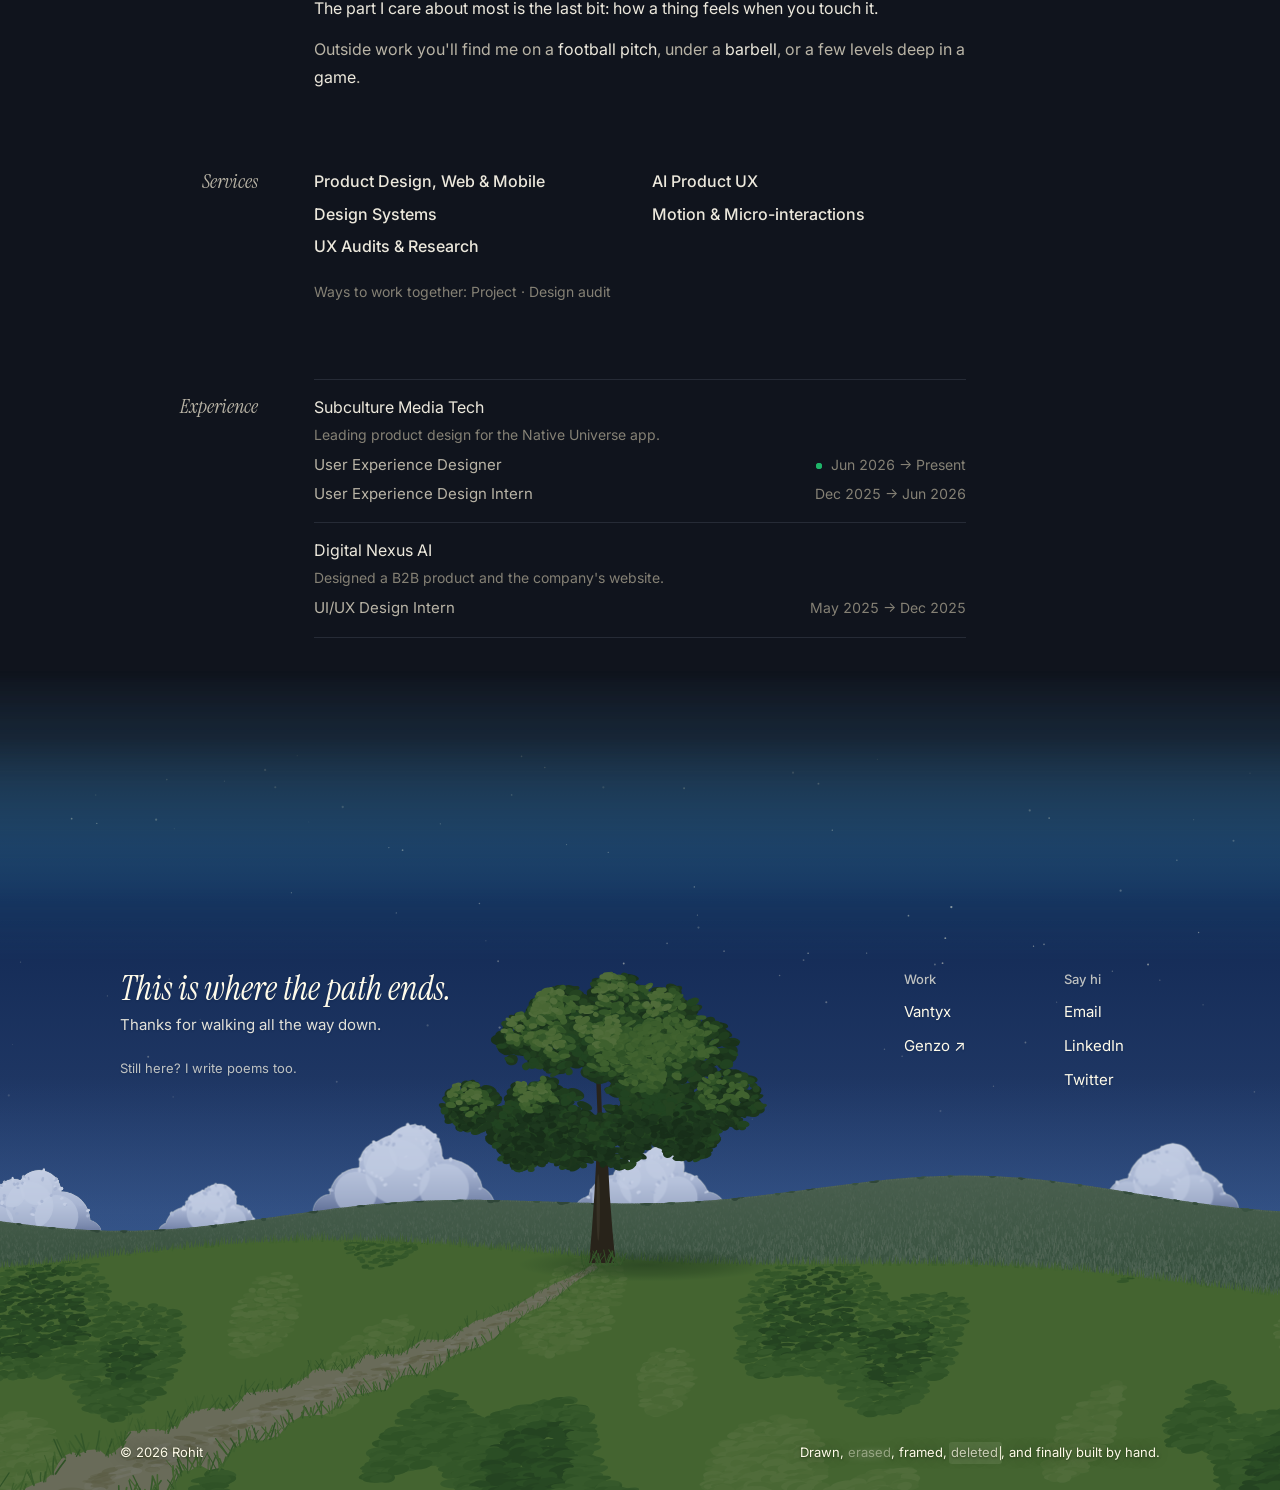
==== commit ccc550b4: "Security headers and link previews vercel.json adds a Content-Security-Policy, nosniff, X-Frame-Opti" ====
--- a/index.html
+++ b/index.html
@@ -5,6 +5,15 @@
   <meta name="viewport" content="width=device-width, initial-scale=1">
   <title>Rohit — UX Designer</title>
   <meta name="description" content="UX designer at Subculture Media Tech, leading product design for the Native Universe app.">
+  <meta property="og:type" content="website">
+  <meta property="og:url" content="https://rohitgentyal.vercel.app/">
+  <meta property="og:title" content="Rohit Gentyal, UX Designer">
+  <meta property="og:description" content="I turn messy, half-formed ideas into calm, usable products, from the first sketch to the last bit of motion.">
+  <meta property="og:image" content="https://rohitgentyal.vercel.app/assets/brand/og.png">
+  <meta property="og:image:width" content="1200">
+  <meta property="og:image:height" content="630">
+  <meta property="og:image:alt" content="Rohit Gentyal's portfolio: a painted hill at night under a full moon.">
+  <meta name="twitter:card" content="summary_large_image">
   <link rel="preconnect" href="https://fonts.googleapis.com">
   <link rel="preconnect" href="https://fonts.gstatic.com" crossorigin>
   <link href="https://fonts.googleapis.com/css2?family=Instrument+Serif:ital@0;1&family=Inter:wght@400;500&display=swap" rel="stylesheet">
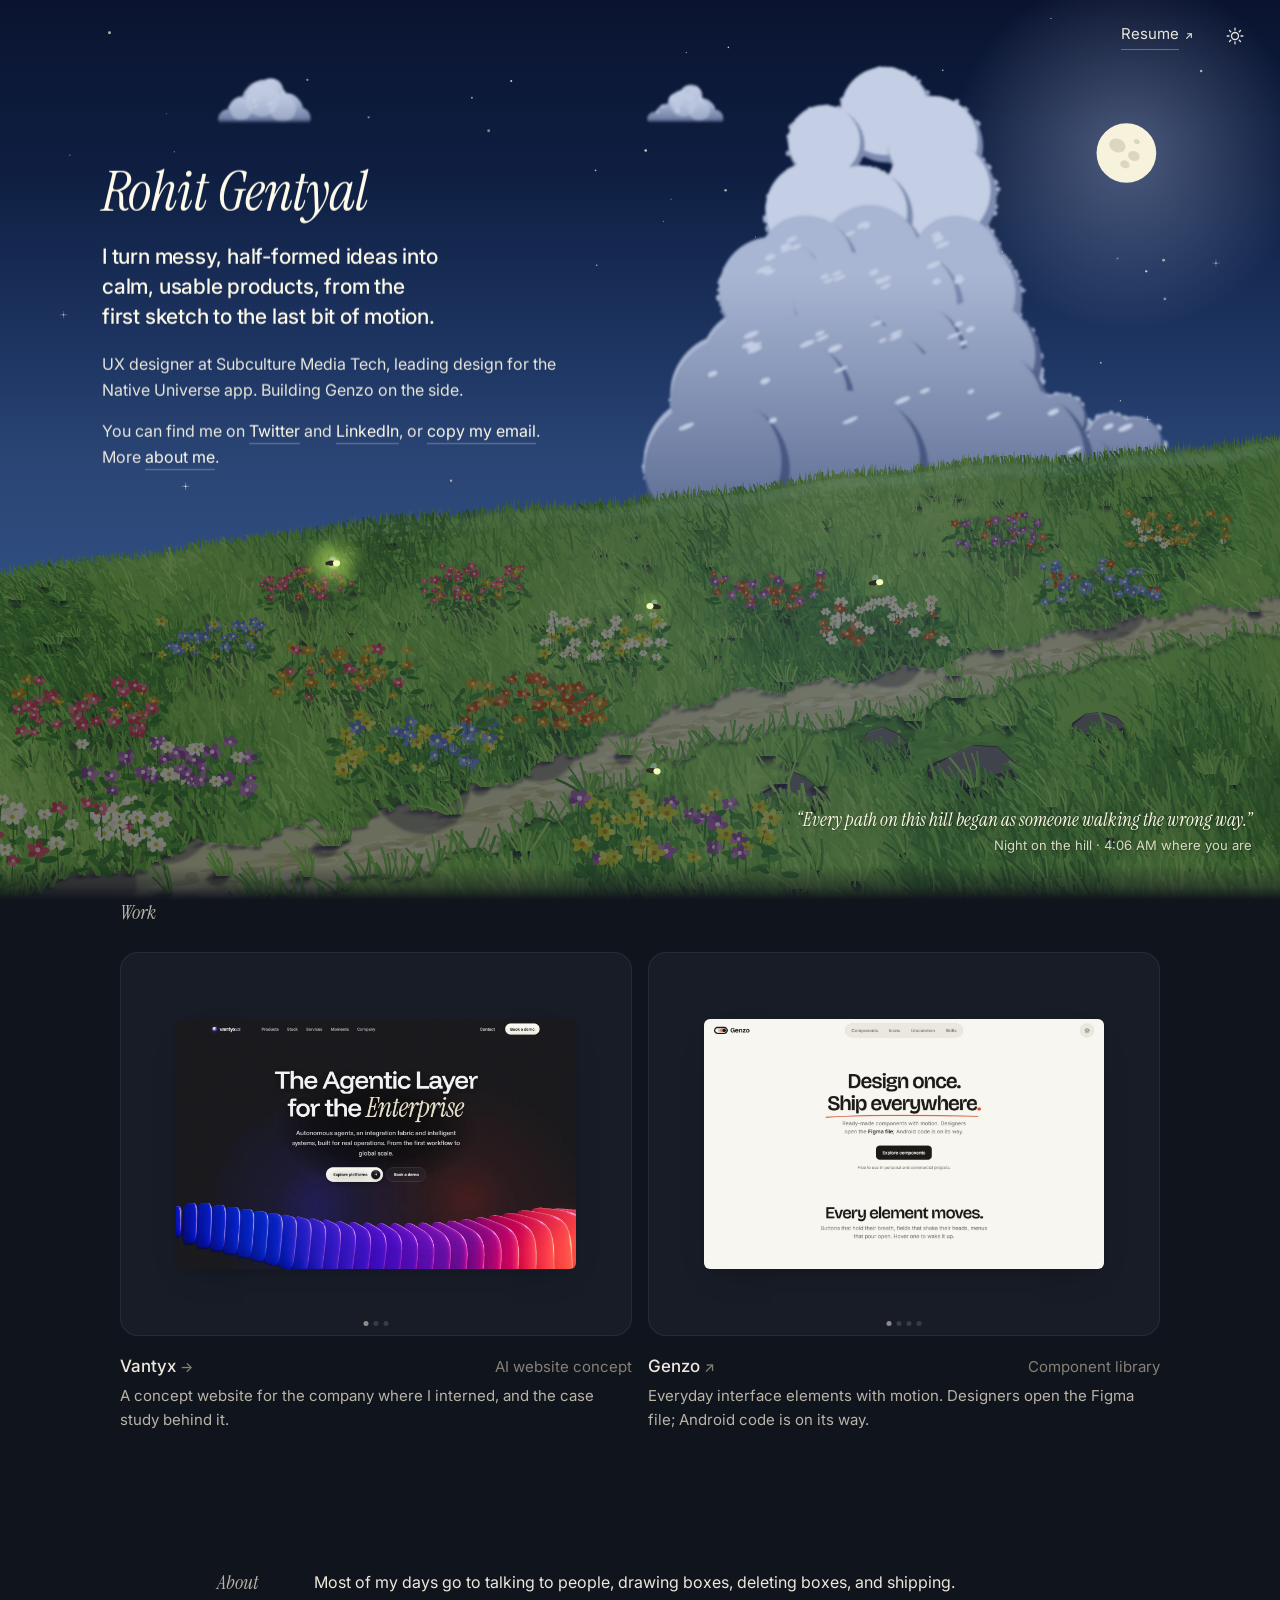
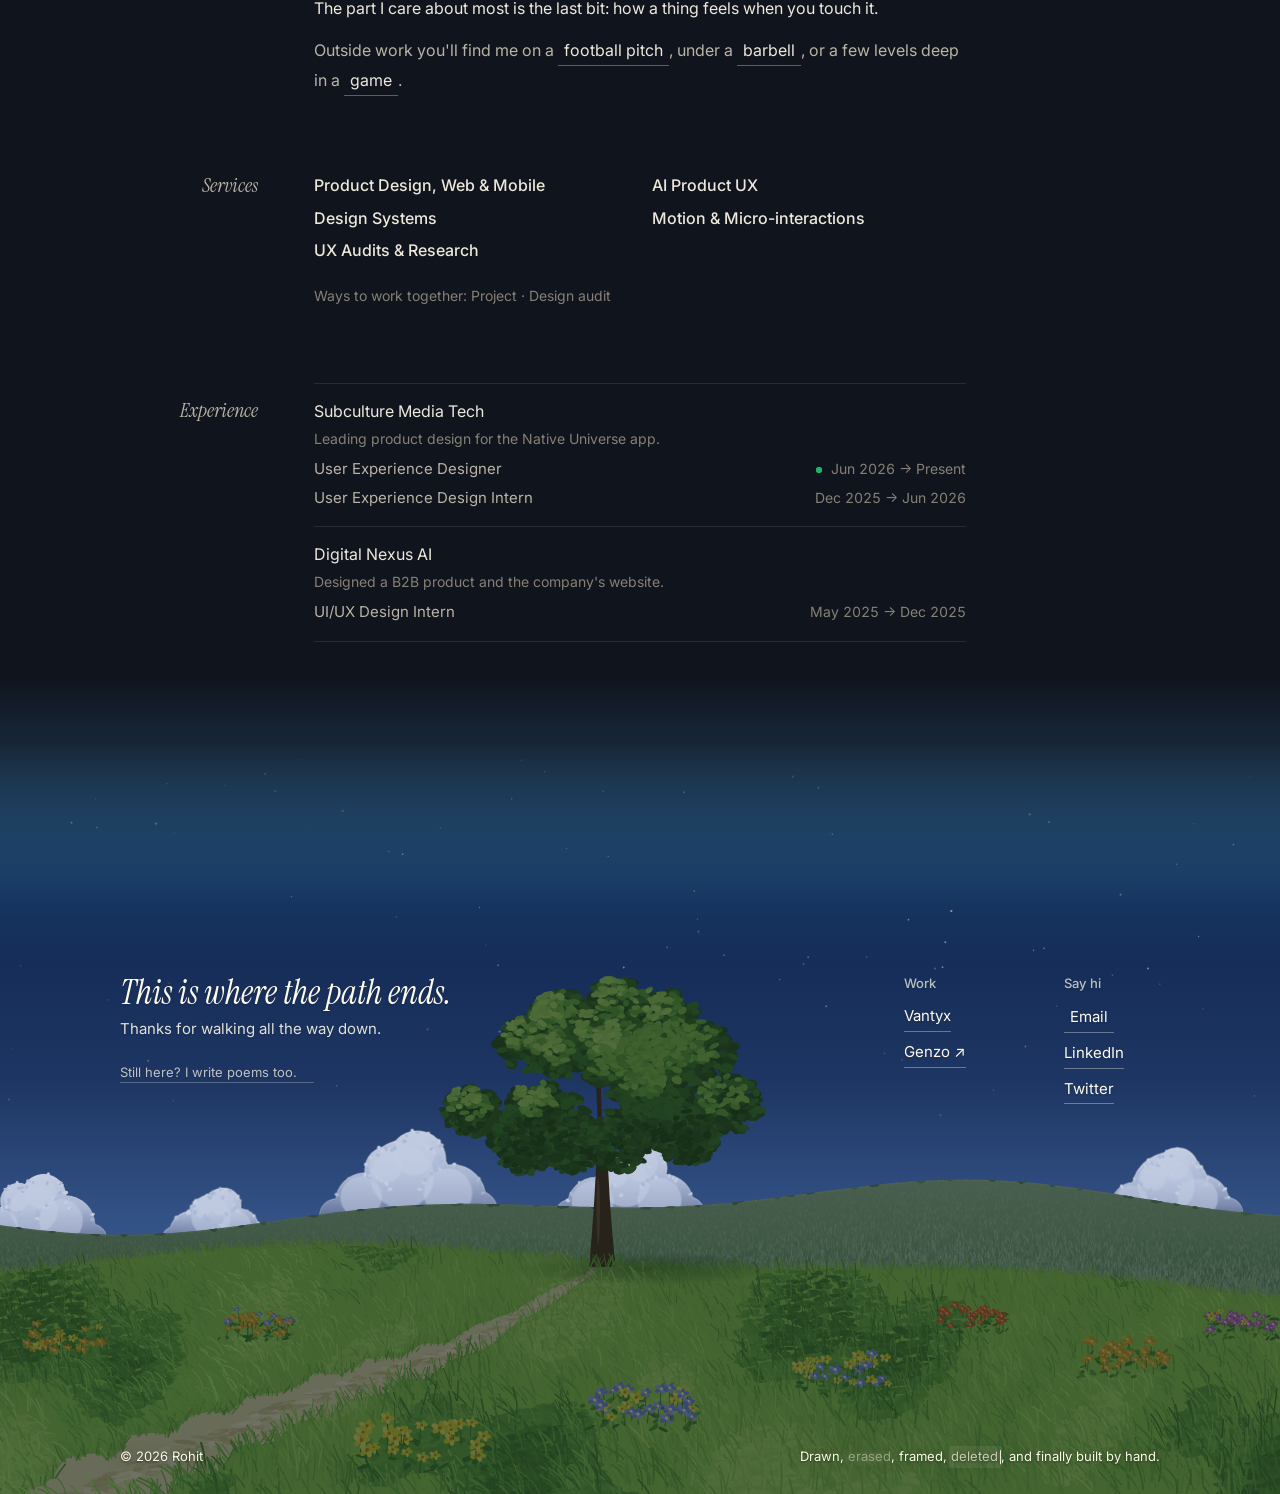
==== commit 2e219cb3: "One hover line for every text link Resume showed two lines on hover. Now every text link rests on a " ====
--- a/index.html
+++ b/index.html
@@ -18,7 +18,7 @@
   <link rel="preconnect" href="https://fonts.gstatic.com" crossorigin>
   <link href="https://fonts.googleapis.com/css2?family=Instrument+Serif:ital@0;1&family=Inter:wght@400;500&display=swap" rel="stylesheet">
   <script>document.documentElement.classList.add("loading"); /* night first (my ask, 2026-11-19): a first visit opens at night; a saved "day" keeps day */ let t = null; try { t = localStorage.getItem("theme"); } catch (e) {} if (t !== "day") document.documentElement.dataset.theme = "night";</script>
-  <link rel="stylesheet" href="style.css?v=cv1">
+  <link rel="stylesheet" href="style.css?v=line1">
 </head>
 <body>
   <div class="loader" id="loader" aria-hidden="true">
@@ -27,7 +27,7 @@
   </div>
   <header class="top">
     <nav>
-      <a class="cv" href="assets/rohit-gentyal-resume.pdf" target="_blank" rel="noopener">Resume<svg viewBox="0 0 24 24" aria-hidden="true"><path d="M8 16 16 8M9.5 8H16v6.5"/></svg></a>
+      <a class="cv" href="assets/rohit-gentyal-resume.pdf" target="_blank" rel="noopener"><span>Resume</span><svg viewBox="0 0 24 24" aria-hidden="true"><path d="M8 16 16 8M9.5 8H16v6.5"/></svg></a>
       <button class="mode" id="mode" type="button" aria-label="Night mode" aria-pressed="false">
         <svg class="moon" viewBox="0 0 24 24"><path d="M20 14.6A8.2 8.2 0 0 1 9.4 4a8.2 8.2 0 1 0 10.6 10.6z"/></svg>
         <svg class="sun" viewBox="0 0 24 24"><circle cx="12" cy="12" r="4.2"/><path d="M12 2.6v2.2M12 19.2v2.2M2.6 12h2.2M19.2 12h2.2M5.4 5.4l1.5 1.5M17.1 17.1l1.5 1.5M5.4 18.6l1.5-1.5M17.1 6.9l1.5-1.5"/></svg>
--- a/style.css
+++ b/style.css
@@ -65,14 +65,8 @@
 .top nav a { color: var(--on-sky-soft); transition: color .2s, background-size .35s ease; }
 .top nav a:hover { color: var(--on-sky); }
 /* Resume link (2026-11-20, my ask: beside the day / night switch): quiet text like the intro links, a small arrow that slips up-right on hover */
-.top nav a.cv {
-  display: inline-flex; align-items: center; gap: 3px;
-  text-decoration: underline 1px;
-  text-underline-offset: 4px;
-  text-decoration-color: rgba(255, 251, 234, .4);
-  transition: color .2s, text-decoration-color .25s ease;
-}
-.top nav a.cv:hover, .top nav a.cv:focus-visible { color: var(--on-sky); text-decoration-color: var(--on-sky); outline: none; }
+.top nav a.cv { display: inline-flex; align-items: center; gap: 3px; transition: color .2s; }
+.top nav a.cv:hover, .top nav a.cv:focus-visible { color: var(--on-sky); outline: none; }
 .cv svg { width: 14px; height: 14px; fill: none; stroke: currentColor; stroke-width: 1.8; stroke-linecap: round; stroke-linejoin: round; transition: transform .3s ease; }
 .cv:hover svg, .cv:focus-visible svg { transform: translate(2px, -2px); }
 @media (max-width: 560px) { .top nav { gap: 16px; } }
@@ -139,12 +133,8 @@
   font: inherit;
   color: var(--on-sky);
   cursor: pointer;
-  text-decoration: underline 1px;
-  text-underline-offset: 4px;
-  text-decoration-color: rgba(255, 251, 234, .4);
-  transition: text-decoration-color .25s ease;
-}
-.ul:hover, .ul:focus-visible { text-decoration-color: var(--on-sky); outline: none; }
+}
+.ul:focus-visible { outline: none; }
 /* the hill always melts into the page at the very bottom, at any scroll, so it never ends in a line */
 .scene .blend { position: absolute; inset: auto 0 0 0; height: 34px; background: linear-gradient(to bottom, color-mix(in srgb, var(--paper) 0%, transparent), color-mix(in srgb, var(--paper) 45%, transparent) 60%, var(--paper)); pointer-events: none; } /* lowered 2026-11-19 (my ask: keep the hero uncluttered): only the last strip melts */
 /* Scene */
@@ -334,14 +324,20 @@
   70%, 100% { transform: scale(3.2); opacity: 0; }
 }
 @media (prefers-reduced-motion: reduce) { .exp .now::after { animation: none; opacity: 0; } }
-.links { display: flex; gap: 20px; }
-.links a { color: var(--ink) !important; transition: background-size .35s ease; }
-/* a line draws in under the word on hover and slides back out on leave */
-.top nav a, .links a {
-  background: linear-gradient(currentColor, currentColor) left bottom / 0 1px no-repeat;
-  padding-bottom: 2px;
-}
-.top nav a:hover, .links a:hover, .top nav a:focus-visible, .links a:focus-visible { background-size: 100% 1px; }
+/* One link line everywhere (2026-11-23, my ask: Resume showed two lines on hover, and links each had their
+   own hover): every text link rests on a faint line in its own colour, and on hover a solid line draws in
+   over it left to right, then slides back out on leave. Same weight, gap and timing for all of them. */
+.cv span, .ul, .hob, .verse, .foot-cols a, .foot-copy {
+  text-decoration: none;
+  background:
+    linear-gradient(currentColor, currentColor) left bottom / 0 1px no-repeat,
+    linear-gradient(color-mix(in srgb, currentColor 35%, transparent), color-mix(in srgb, currentColor 35%, transparent)) left bottom / 100% 1px no-repeat;
+  padding-bottom: 3px;
+  transition: background-size .4s cubic-bezier(.22, 1, .36, 1), color .25s ease, opacity .25s ease;
+}
+.cv:hover span, .cv:focus-visible span, .ul:hover, .ul:focus-visible,
+.hob:hover, .hob:focus-visible, .hob.is-playing, .verse:hover, .verse:focus-visible,
+.foot-cols a:hover, .foot-cols a:focus-visible, .foot-copy:hover, .foot-copy:focus-visible { background-size: 100% 1px, 100% 1px; }
 
 /* "erased" and "deleted" are rubbed out, not struck through: the letters faded and a little soft, with a
    graphite smear rubbed sideways across them and faint eraser streaks; each at its own slight angle */
@@ -415,12 +411,9 @@
 .foot-cols a, .foot-copy {
   width: fit-content;
   font-size: 15px; color: var(--ink);
-  background: linear-gradient(currentColor, currentColor) left bottom / 0 1px no-repeat;
-  padding-bottom: 1px;
-  transition: background-size .35s ease;
-}
-.foot-copy { padding: 0 0 1px; border: 0; background-color: transparent; font: inherit; font-size: 15px; text-align: left; cursor: pointer; text-shadow: inherit; }
-.foot-cols a:hover, .foot-cols a:focus-visible, .foot-copy:hover, .foot-copy:focus-visible { background-size: 100% 1px; outline: none; }
+}
+.foot-copy { margin: 0; border: 0; font: inherit; font-size: 15px; text-align: left; cursor: pointer; text-shadow: inherit; }
+.foot-cols a:focus-visible, .foot-copy:focus-visible { outline: none; }
 .foot-row {
   font-size: 13px;
   text-shadow: 0 1px 2px rgba(20, 36, 8, .55), 0 0 14px rgba(20, 36, 8, .35);
@@ -505,11 +498,8 @@
 .verse {
   font-size: 13px;
   color: var(--ink-faint);
-  background: linear-gradient(currentColor, currentColor) left bottom / 0 1px no-repeat;
-  padding-bottom: 2px;
-  transition: background-size .35s ease, color .25s ease, opacity .25s ease;
-}
-.verse:hover, .verse:focus-visible { background-size: 100% 1px; color: var(--ink); outline: none; }
+}
+.verse:hover, .verse:focus-visible { color: var(--ink); outline: none; }
 .verse-arrow { display: inline-block; margin-left: 5px; opacity: 0; translate: -4px 0; transition: opacity .25s ease, translate .35s cubic-bezier(.34, 1.56, .64, 1); }
 .verse:hover .verse-arrow, .verse:focus-visible .verse-arrow { opacity: 1; translate: 0 0; }
 
@@ -534,19 +524,13 @@
    cursor's capsule (below) says something; click plays the sound. Touch screens get a dotted line */
 .hob {
   display: inline;
-  padding: 0 0 2px;
   margin: 0;
   border: 0;
   font: inherit;
   color: var(--ink);
   cursor: pointer;
-  background: linear-gradient(currentColor, currentColor) left bottom / 0 1px no-repeat;
-  transition: background-size .35s ease;
-}
-.hob:hover, .hob:focus-visible, .hob.is-playing { background-size: 100% 1px; outline: none; }
-@media (hover: none) {
-  .hob { background: none; text-decoration: underline dotted 1px; text-underline-offset: 4px; text-decoration-color: var(--ink-faint); }
-}
+}
+.hob:focus-visible { outline: none; }
 
 /* The cursor's speech bubble (quips.js): one little comic bubble that trails the cursor over anything
    clickable, its tail pointing up at the arrow's tip, with a soft lag and no tilt. Crisp ink outline and a
